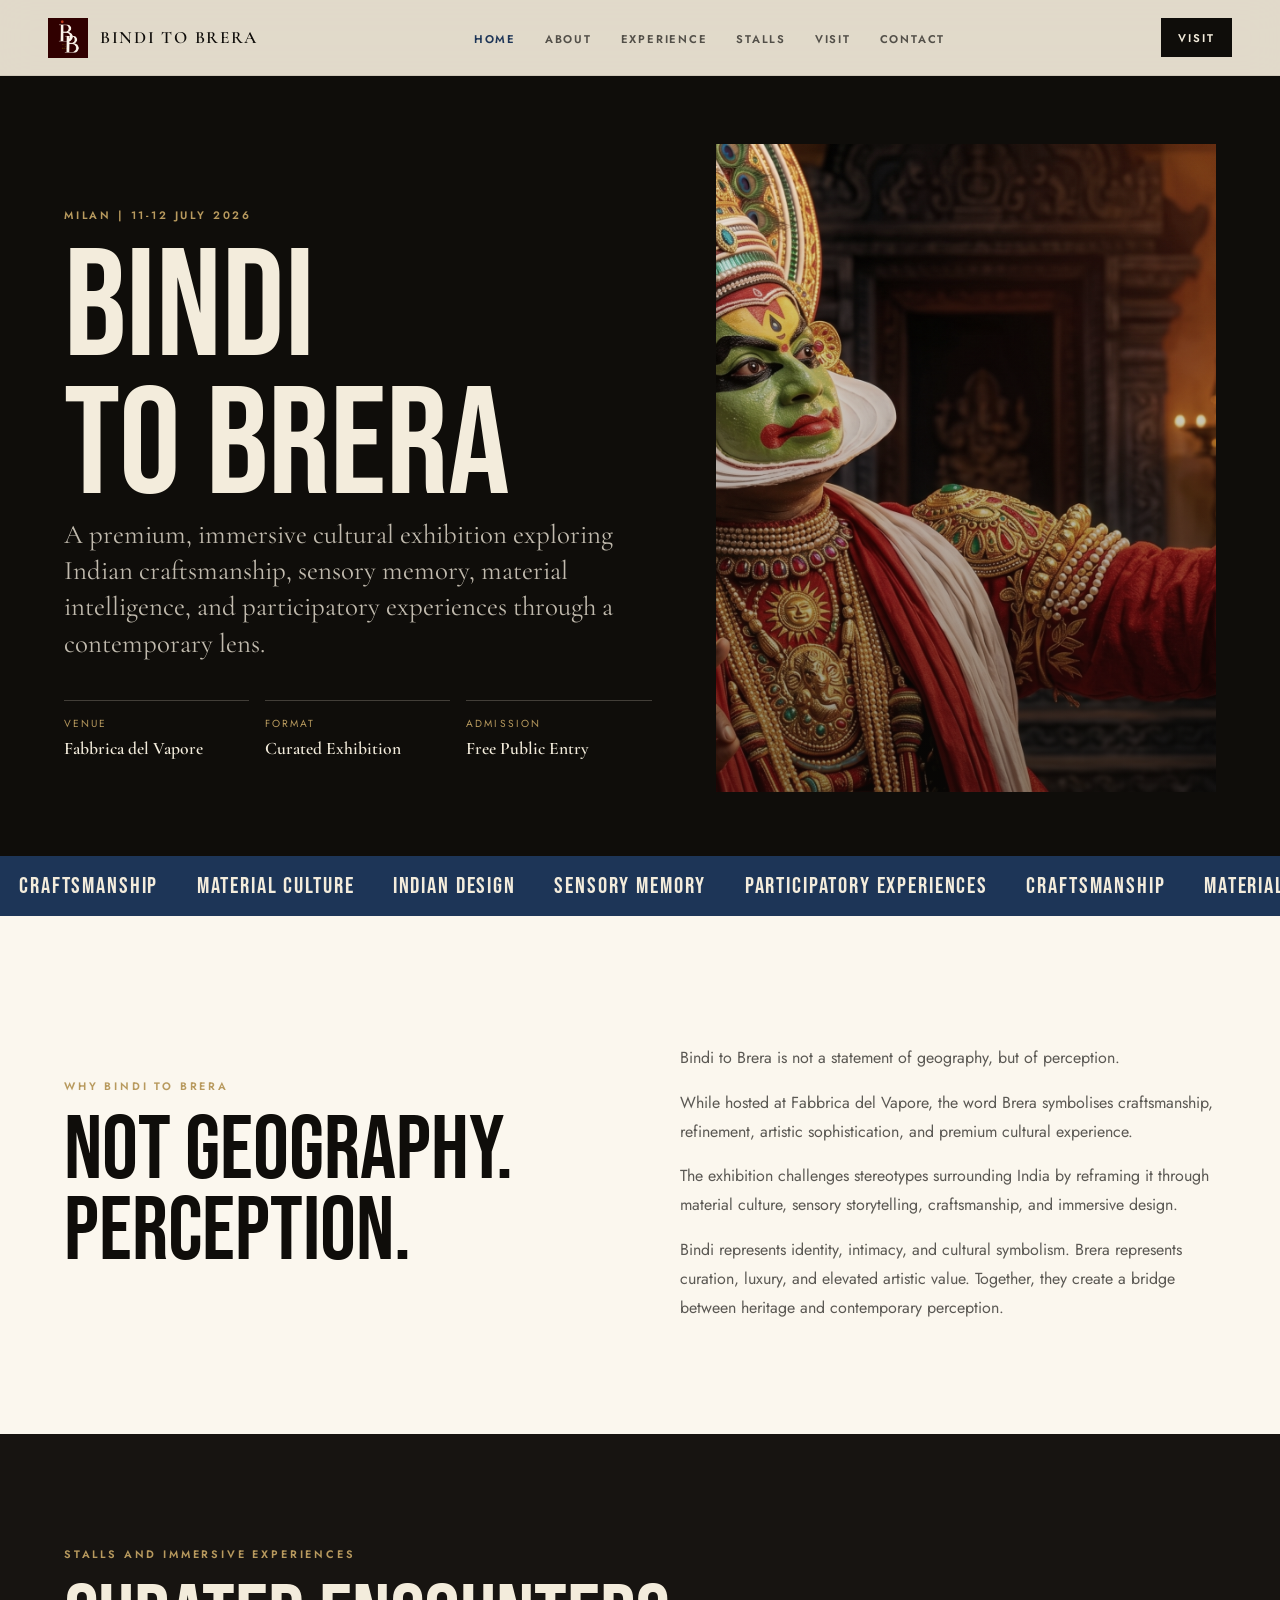
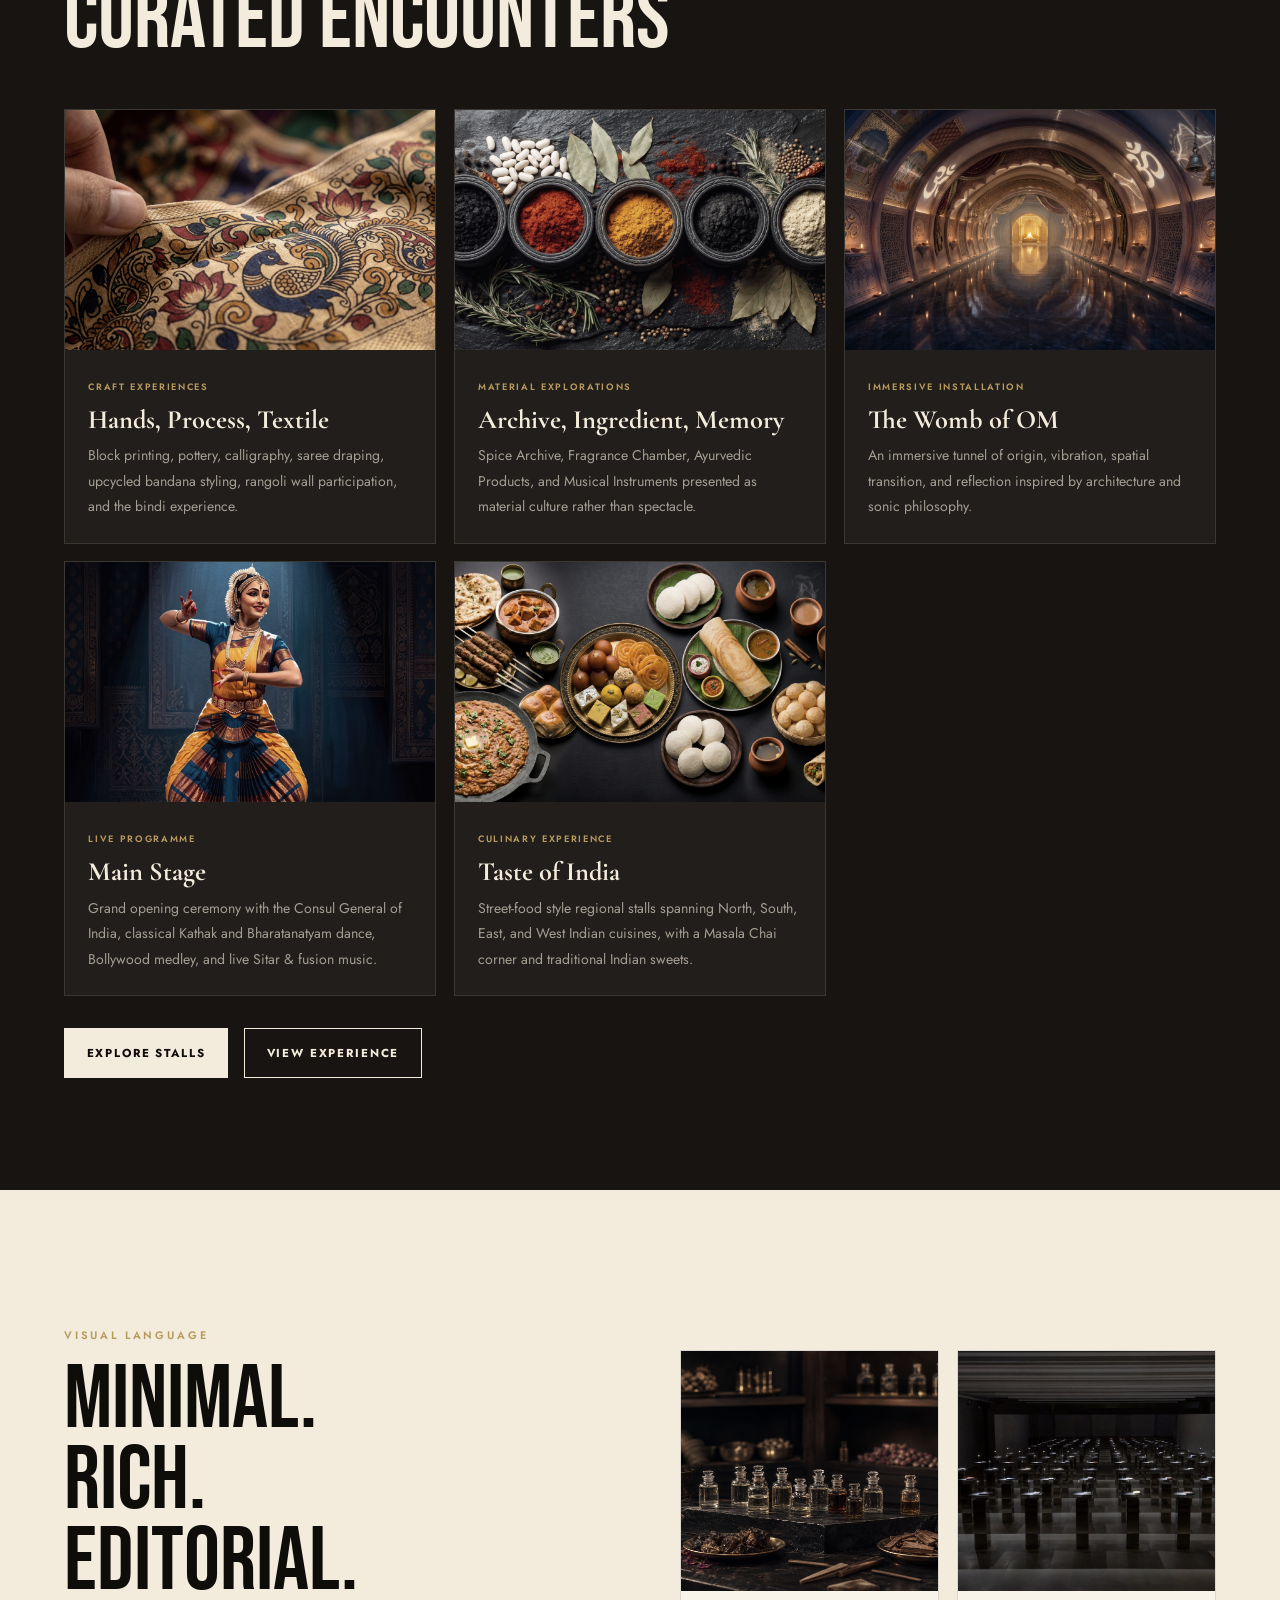
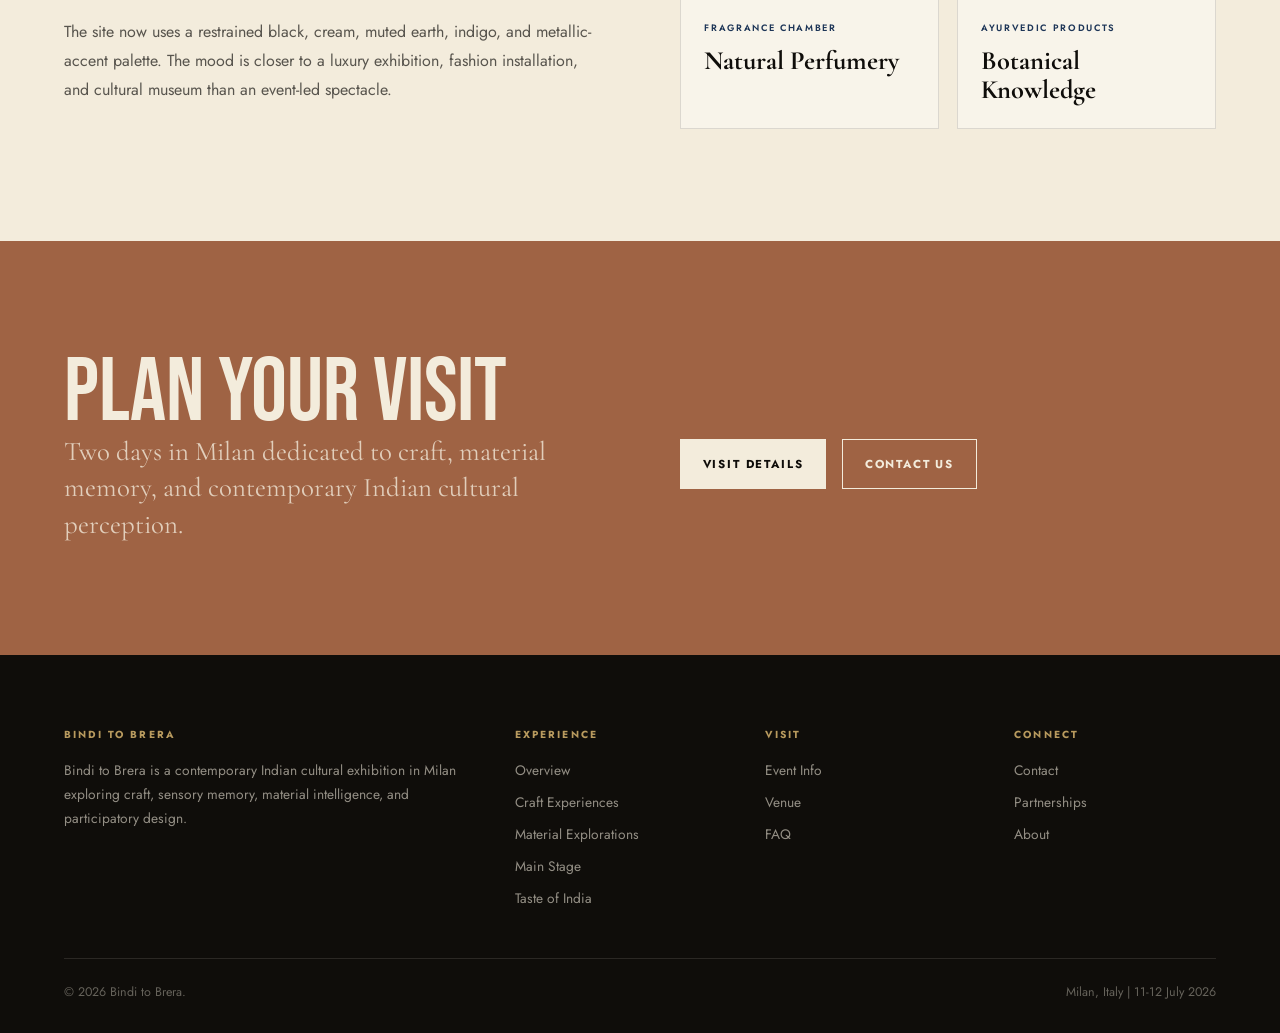
==== index.html @ 2798f160 "Replace hero image with Gemini generated visual Co-Authored-By: Claude Sonnet 4.6 <noreply@anthropic" ====
﻿<!DOCTYPE html>
<html lang="en">
<head>
<meta charset="UTF-8">
<meta name="viewport" content="width=device-width,initial-scale=1">
<title>Bindi to Brera | Bindi to Brera Milan 2026</title>
<link href="https://fonts.googleapis.com/css2?family=Bebas+Neue&family=Cormorant+Garamond:ital,wght@0,400;0,600;1,400&family=Jost:wght@300;400;500;600;700&display=swap" rel="stylesheet">
<link rel="stylesheet" href="site.css">
<link rel="icon" href="imgs/bindi-to-brera-logo.png" type="image/png">
</head>
<body>
<nav class="site-nav">
  <a class="brand" href="index.html"><img src="imgs/bindi-to-brera-logo.png" alt="Bindi to Brera logo">Bindi to Brera</a>
  <ul class="nav-links">
    <li><a class="active" href="index.html">Home</a></li>
    <li><a href="about.html">About</a></li>
    <li><a href="experience.html">Experience</a></li>
    <li><a href="stalls.html">Stalls</a></li>
    <li><a href="visit.html">Visit</a></li>
    <li><a href="contact.html">Contact</a></li>
  </ul>
  <a class="nav-cta" href="visit.html">Visit</a>
</nav>

<main>
  <section class="hero">
    <div class="hero-copy">
      <div class="eyebrow">Milan | 11-12 July 2026</div>
      <h1>Bindi<br>to Brera</h1>
      <p class="lead">A premium, immersive cultural exhibition exploring Indian craftsmanship, sensory memory, material intelligence, and participatory experiences through a contemporary lens.</p>
      <div class="hero-meta">
        <div class="meta"><span>Venue</span><strong>Fabbrica del Vapore</strong></div>
        <div class="meta"><span>Format</span><strong>Curated Exhibition</strong></div>
        <div class="meta"><span>Admission</span><strong>Free Public Entry</strong></div>
      </div>
    </div>
    <div class="hero-media"><img src="imgs/hero_gemini.jfif" alt="Curated Indian material culture installation"></div>
  </section>

  <div class="marquee"><div class="marquee-track">
    <span>Craftsmanship</span><span>Material Culture</span><span>Indian Design</span><span>Sensory Memory</span><span>Participatory Experiences</span>
    <span>Craftsmanship</span><span>Material Culture</span><span>Indian Design</span><span>Sensory Memory</span><span>Participatory Experiences</span>
  </div></div>

  <section class="section paper split">
    <div>
      <div class="eyebrow">Why Bindi to Brera</div>
      <h2>Not Geography.<br>Perception.</h2>
    </div>
    <div class="copy">
      <p>Bindi to Brera is not a statement of geography, but of perception.</p>
      <p>While hosted at Fabbrica del Vapore, the word Brera symbolises craftsmanship, refinement, artistic sophistication, and premium cultural experience.</p>
      <p>The exhibition challenges stereotypes surrounding India by reframing it through material culture, sensory storytelling, craftsmanship, and immersive design.</p>
      <p>Bindi represents identity, intimacy, and cultural symbolism. Brera represents curation, luxury, and elevated artistic value. Together, they create a bridge between heritage and contemporary perception.</p>
    </div>
  </section>

  <section class="section dark">
    <div class="eyebrow">Stalls and Immersive Experiences</div>
    <h2>Curated Encounters</h2>
    <div class="grid">
      <article class="card">
        <img src="imgs/fabric%20touch.jfif" alt="Block printed textile surface">
        <div class="card-body"><span class="tag">Craft Experiences</span><h3>Hands, Process, Textile</h3><p>Block printing, pottery, calligraphy, saree draping, upcycled bandana styling, rangoli wall participation, and the bindi experience.</p></div>
      </article>
      <article class="card">
        <img src="imgs/material_gemini.jfif" alt="Spice texture and natural ingredients">
        <div class="card-body"><span class="tag">Material Explorations</span><h3>Archive, Ingredient, Memory</h3><p>Spice Archive, Fragrance Chamber, Ayurvedic Products, and Musical Instruments presented as material culture rather than spectacle.</p></div>
      </article>
      <article class="card">
        <img src="imgs/womb_gemini.jfif" alt="Textile light and spatial installation">
        <div class="card-body"><span class="tag">Immersive Installation</span><h3>The Womb of OM</h3><p>An immersive tunnel of origin, vibration, spatial transition, and reflection inspired by architecture and sonic philosophy.</p></div>
      </article>
      <article class="card">
        <img src="imgs/mainstage_gemini.jfif" alt="Main stage grand opening ceremony" style="object-position:center 70%">
        <div class="card-body"><span class="tag">Live Programme</span><h3>Main Stage</h3><p>Grand opening ceremony with the Consul General of India, classical Kathak and Bharatanatyam dance, Bollywood medley, and live Sitar &amp; fusion music.</p></div>
      </article>
      <article class="card">
        <img src="imgs/food_gemini.jfif" alt="Indian street food court">
        <div class="card-body"><span class="tag">Culinary Experience</span><h3>Taste of India</h3><p>Street-food style regional stalls spanning North, South, East, and West Indian cuisines, with a Masala Chai corner and traditional Indian sweets.</p></div>
      </article>
    </div>
    <div class="button-row">
      <a class="btn fill" href="stalls.html">Explore Stalls</a>
      <a class="btn" href="experience.html">View Experience</a>
    </div>
  </section>

  <section class="section split">
    <div class="copy">
      <div class="eyebrow">Visual Language</div>
      <h2>Minimal.<br>Rich.<br>Editorial.</h2>
      <p>The site now uses a restrained black, cream, muted earth, indigo, and metallic-accent palette. The mood is closer to a luxury exhibition, fashion installation, and cultural museum than an event-led spectacle.</p>
    </div>
    <div class="grid two">
      <article class="card"><img src="imgs/generated-fragrance-chamber.png" alt="Fragrance archive display"><div class="card-body"><span class="tag">Fragrance Chamber</span><h3>Natural Perfumery</h3></div></article>
      <article class="card"><img src="imgs/ayurveda.jpg" alt="Botanical ingredients"><div class="card-body"><span class="tag">Ayurvedic Products</span><h3>Botanical Knowledge</h3></div></article>
    </div>
  </section>

  <section class="section clay split">
    <div><h2>Plan Your Visit</h2><p class="lead">Two days in Milan dedicated to craft, material memory, and contemporary Indian cultural perception.</p></div>
    <div class="button-row"><a class="btn fill" href="visit.html">Visit Details</a><a class="btn" href="contact.html">Contact Us</a></div>
  </section>
</main>

<footer class="footer">
  <div class="footer-grid">
    <div><h4>Bindi to Brera</h4><p>Bindi to Brera is a contemporary Indian cultural exhibition in Milan exploring craft, sensory memory, material intelligence, and participatory design.</p></div>
    <div><h4>Experience</h4><ul><li><a href="experience.html">Overview</a></li><li><a href="stalls.html#craft">Craft Experiences</a></li><li><a href="stalls.html#material">Material Explorations</a></li><li><a href="stalls.html#main-stage">Main Stage</a></li><li><a href="stalls.html#food-court">Taste of India</a></li></ul></div>
    <div><h4>Visit</h4><ul><li><a href="visit.html">Event Info</a></li><li><a href="visit.html#venue">Venue</a></li><li><a href="visit.html#faq">FAQ</a></li></ul></div>
    <div><h4>Connect</h4><ul><li><a href="contact.html">Contact</a></li><li><a href="contact.html#partner">Partnerships</a></li><li><a href="about.html">About</a></li></ul></div>
  </div>
  <div class="footer-bottom"><span>&copy; 2026 Bindi to Brera.</span><span>Milan, Italy | 11-12 July 2026</span></div>
</footer>
</body>
</html>
---- site.css ----
*{box-sizing:border-box;margin:0;padding:0}
:root{
  --ink:#0f0d0a;
  --charcoal:#171411;
  --cream:#f3ecdc;
  --paper:#fbf7ee;
  --muted:#b6aa96;
  --earth:#6f513c;
  --clay:#9f6344;
  --indigo:#1d3557;
  --gold:#b89a5e;
  --line:rgba(15,13,10,.12);
}
html{scroll-behavior:smooth}
body{font-family:Jost,Arial,sans-serif;background:var(--cream);color:var(--ink);overflow-x:hidden}
img{max-width:100%;display:block}
a{color:inherit}
.site-nav{position:fixed;top:0;left:0;right:0;z-index:20;display:flex;align-items:center;justify-content:space-between;gap:2rem;padding:1.1rem 3rem;background:rgba(243,236,220,.92);backdrop-filter:blur(18px);border-bottom:1px solid rgba(15,13,10,.08)}
.brand{display:inline-flex;align-items:center;gap:.75rem;font-family:"Cormorant Garamond",serif;font-size:1.08rem;font-weight:600;letter-spacing:.1em;text-decoration:none;text-transform:uppercase;white-space:nowrap}
.brand img{height:2.5rem;width:auto;display:block}
.nav-links{display:flex;gap:1.8rem;list-style:none}
.nav-links a{font-size:.7rem;font-weight:600;letter-spacing:.16em;text-decoration:none;text-transform:uppercase;color:rgba(15,13,10,.68)}
.nav-links a:hover,.nav-links a.active{color:var(--indigo)}
.nav-cta{background:var(--ink);color:var(--cream);font-size:.7rem;font-weight:600;letter-spacing:.16em;text-transform:uppercase;text-decoration:none;padding:.72rem 1.1rem}
.hero{min-height:92vh;display:grid;grid-template-columns:1.08fr .92fr;align-items:end;gap:4rem;padding:9rem 4rem 4rem;background:var(--ink);color:var(--cream)}
.hero-media{height:72vh;min-height:480px;position:relative;overflow:hidden}
.hero-media img,.page-hero img{width:100%;height:100%;object-fit:cover;filter:saturate(.72) contrast(1.04)}
.hero-media:after,.page-hero:after{content:"";position:absolute;inset:0;background:linear-gradient(180deg,rgba(15,13,10,.04),rgba(15,13,10,.48))}
.eyebrow{font-size:.68rem;font-weight:600;letter-spacing:.26em;text-transform:uppercase;color:var(--gold);margin-bottom:1.1rem}
h1,h2,.display{font-family:"Bebas Neue",Impact,sans-serif;font-weight:400;letter-spacing:0;line-height:.9}
h1{font-size:clamp(4.3rem,12vw,12rem)}
h2{font-size:clamp(3.1rem,7vw,7.2rem)}
h3{font-family:"Cormorant Garamond",serif;font-size:1.65rem;line-height:1.1}
p{line-height:1.8}
.lead{font-family:"Cormorant Garamond",serif;font-size:clamp(1.25rem,2.1vw,2rem);line-height:1.35;color:rgba(243,236,220,.78);max-width:760px}
.hero-copy{padding-bottom:2rem}
.hero-meta{display:grid;grid-template-columns:repeat(3,1fr);gap:1rem;margin-top:2.4rem;max-width:720px}
.meta{border-top:1px solid rgba(243,236,220,.22);padding-top:.9rem}
.meta span{display:block;font-size:.64rem;letter-spacing:.2em;text-transform:uppercase;color:var(--gold);margin-bottom:.4rem}
.meta strong{font-family:"Cormorant Garamond",serif;font-size:1.1rem;font-weight:600}
.section{padding:7rem 4rem}
.section.dark{background:var(--charcoal);color:var(--cream)}
.section.paper{background:var(--paper)}
.section.clay{background:var(--clay);color:var(--cream)}
.split{display:grid;grid-template-columns:1fr 1fr;gap:5rem;align-items:center}
.copy p{margin-top:1rem;color:rgba(15,13,10,.68)}
.dark .copy p,.clay .copy p{color:rgba(243,236,220,.72)}
.grid{display:grid;grid-template-columns:repeat(3,1fr);gap:1.1rem;margin-top:3rem}
.grid.two{grid-template-columns:repeat(2,1fr)}
.card{border:1px solid var(--line);background:rgba(255,255,255,.38);overflow:hidden}
.dark .card{background:rgba(255,255,255,.045);border-color:rgba(243,236,220,.12)}
.card img{width:100%;height:240px;object-fit:cover;filter:saturate(.72)}
.card-body{padding:1.45rem}
.tag{display:inline-block;font-size:.58rem;font-weight:600;letter-spacing:.18em;text-transform:uppercase;color:var(--indigo);margin-bottom:.8rem}
.dark .tag{color:var(--gold)}
.card p{font-size:.88rem;color:rgba(15,13,10,.64);margin-top:.55rem}
.dark .card p{color:rgba(243,236,220,.62)}
.button-row{display:flex;gap:1rem;flex-wrap:wrap;margin-top:2rem}
.btn{display:inline-flex;align-items:center;justify-content:center;text-decoration:none;text-transform:uppercase;letter-spacing:.16em;font-size:.72rem;font-weight:700;padding:1rem 1.35rem;border:1px solid currentColor}
.btn.fill{background:var(--ink);color:var(--cream);border-color:var(--ink)}
.dark .btn.fill,.clay .btn.fill{background:var(--cream);color:var(--ink);border-color:var(--cream)}
.marquee{background:var(--indigo);color:var(--cream);overflow:hidden;white-space:nowrap}
.marquee-track{display:inline-flex;animation:marquee 30s linear infinite}
.marquee span{font-family:"Bebas Neue",Impact,sans-serif;font-size:1.45rem;letter-spacing:.08em;padding:1rem 1.2rem}
@keyframes marquee{from{transform:translateX(0)}to{transform:translateX(-50%)}}
.page-hero{height:78vh;min-height:640px;position:relative;background:var(--ink);color:var(--cream);display:flex;align-items:end;padding:9rem 4rem 4rem;overflow:hidden}
.page-hero img{position:absolute;inset:0;opacity:.42}
.page-hero-content{position:relative;z-index:1;max-width:780px}
.page-hero h1{font-size:clamp(3.2rem,5.7vw,6.1rem);line-height:.96;max-width:980px}
.page-hero p{color:rgba(243,236,220,.76);max-width:680px;margin-top:1rem}
.list{display:grid;gap:1rem;margin-top:2rem}
.list-item{border-top:1px solid rgba(15,13,10,.14);padding-top:1.1rem}
.dark .list-item{border-color:rgba(243,236,220,.14)}
.list-item p{color:rgba(15,13,10,.64);font-size:.94rem;margin-top:.35rem}
.dark .list-item p{color:rgba(243,236,220,.64)}
.quote{font-family:"Cormorant Garamond",serif;font-size:clamp(1.6rem,3vw,2.8rem);line-height:1.18}
.footer{background:var(--ink);color:var(--cream);padding:4.5rem 4rem 2rem}
.footer-grid{display:grid;grid-template-columns:2fr 1fr 1fr 1fr;gap:3rem;border-bottom:1px solid rgba(243,236,220,.12);padding-bottom:3rem}
.footer p,.footer a{color:rgba(243,236,220,.58);font-size:.86rem;text-decoration:none;line-height:1.75}
.footer h4{font-size:.64rem;letter-spacing:.2em;text-transform:uppercase;color:var(--gold);margin-bottom:1rem}
.footer ul{list-style:none;display:grid;gap:.5rem}
.footer-bottom{display:flex;justify-content:space-between;gap:1rem;padding-top:1.5rem;color:rgba(243,236,220,.38);font-size:.78rem}
.detail-table{display:grid;grid-template-columns:repeat(3,1fr);gap:1rem;margin-top:2rem}
.detail{border-top:1px solid rgba(15,13,10,.16);padding-top:1rem}
.detail span{display:block;font-size:.62rem;letter-spacing:.2em;text-transform:uppercase;color:var(--earth);margin-bottom:.45rem}
.detail strong{font-family:"Cormorant Garamond",serif;font-size:1.2rem}
.form{display:grid;gap:1rem}
input,select,textarea{width:100%;font:inherit;background:rgba(255,255,255,.06);border:1px solid rgba(243,236,220,.18);color:var(--cream);padding:.9rem}
option{background:var(--charcoal);color:var(--cream)}
textarea{min-height:130px;resize:vertical}
label{font-size:.62rem;letter-spacing:.18em;text-transform:uppercase;color:rgba(243,236,220,.58)}
@media (max-width:900px){
  .site-nav{padding:1rem 1.2rem;align-items:flex-start}.nav-links{gap:.8rem;flex-wrap:wrap}.nav-cta{display:none}
  .hero,.split,.grid,.grid.two,.footer-grid,.detail-table{grid-template-columns:1fr}
  .hero{padding:8rem 1.2rem 3rem}.hero-media{height:420px;min-height:0;order:-1}
  .page-hero{height:auto;min-height:520px;padding-top:9rem;padding-bottom:3rem}
  .page-hero h1{font-size:clamp(3.1rem,18vw,5.8rem)}
  .section,.page-hero,.footer{padding-left:1.2rem;padding-right:1.2rem}
  .hero-meta{grid-template-columns:1fr}
}
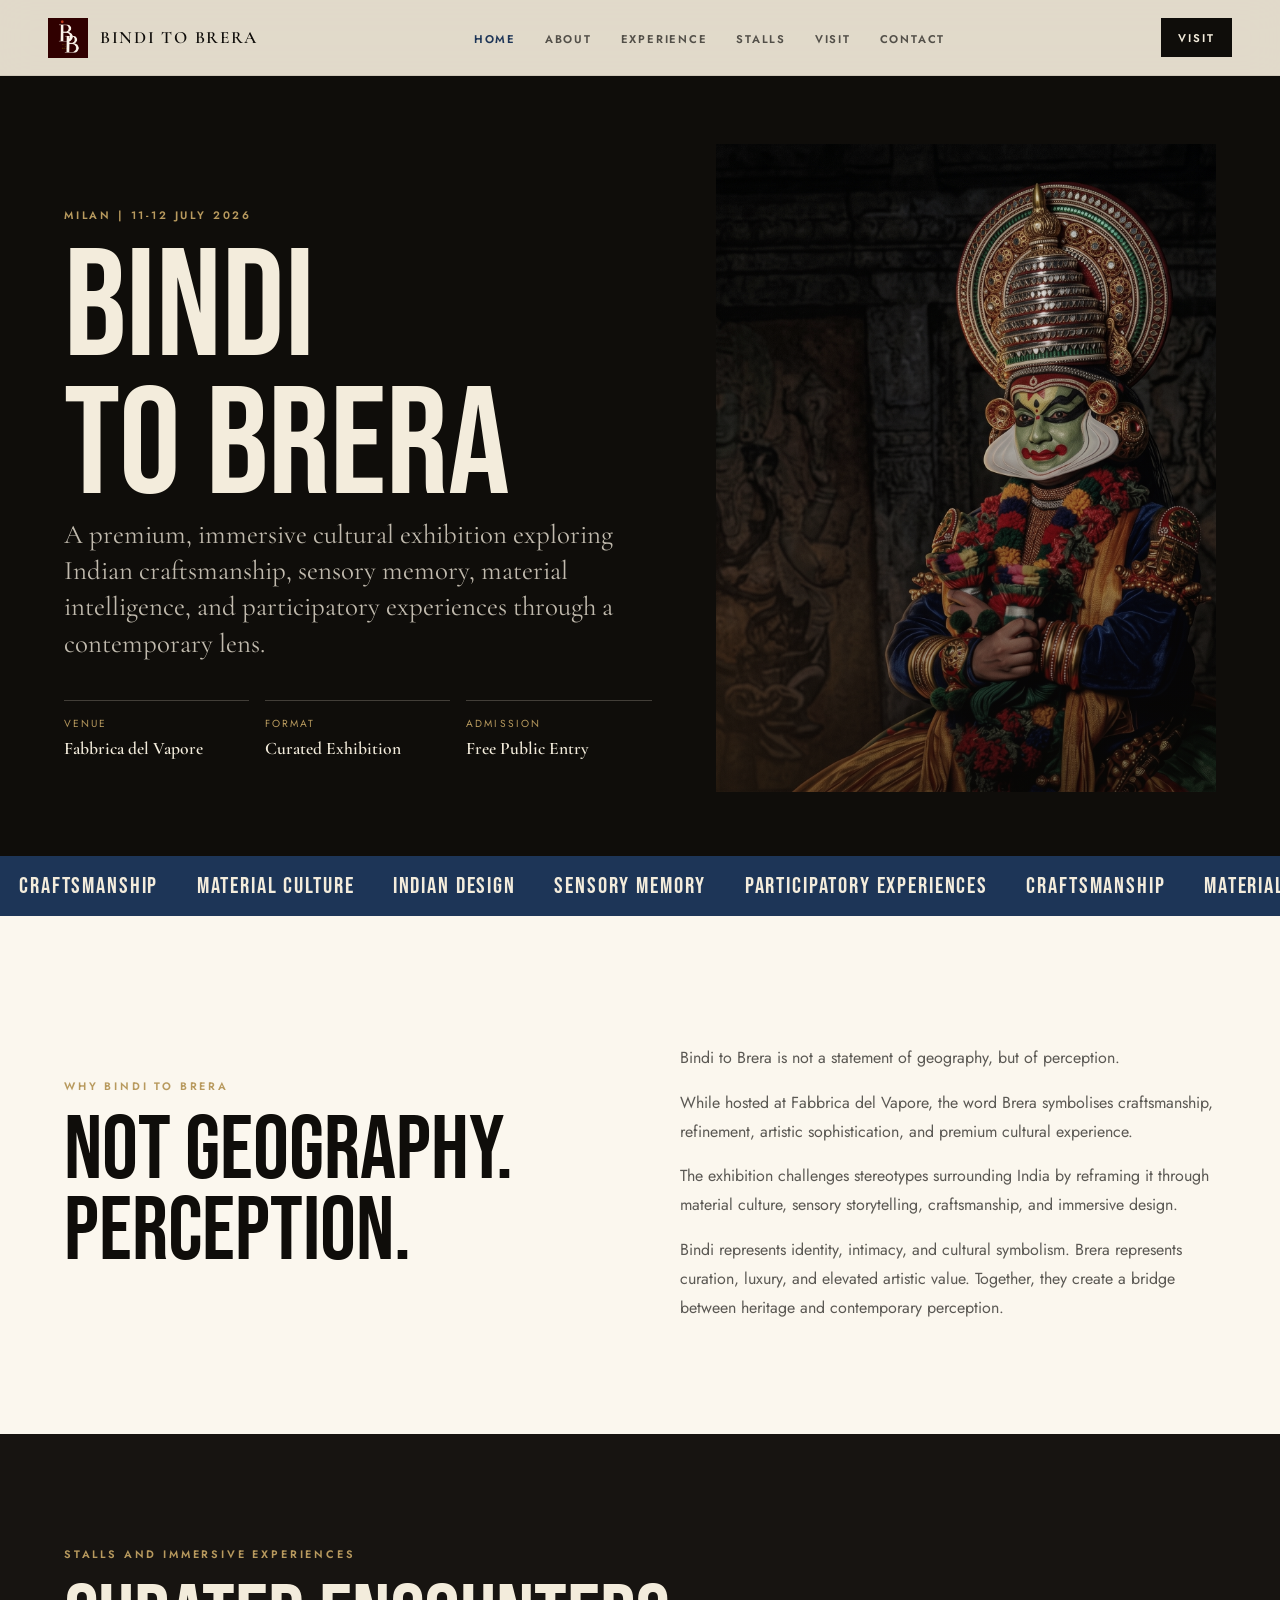
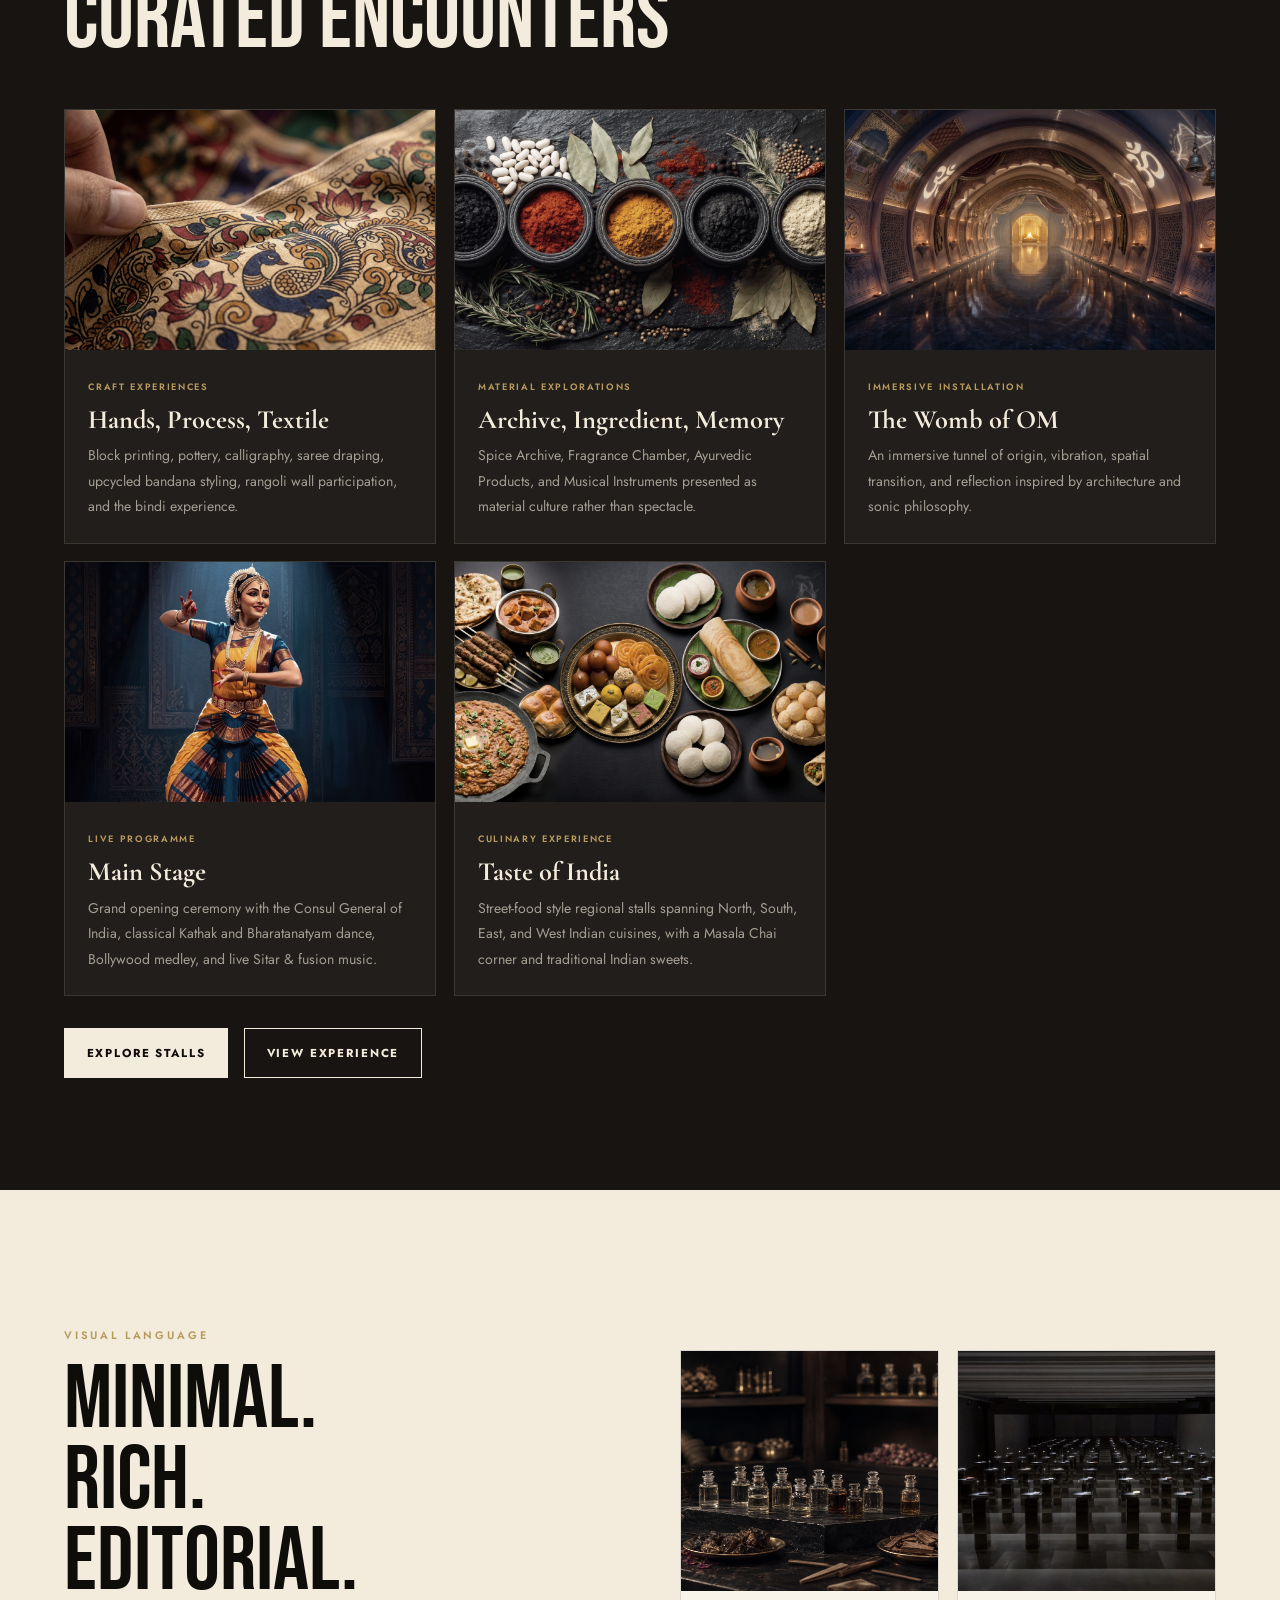
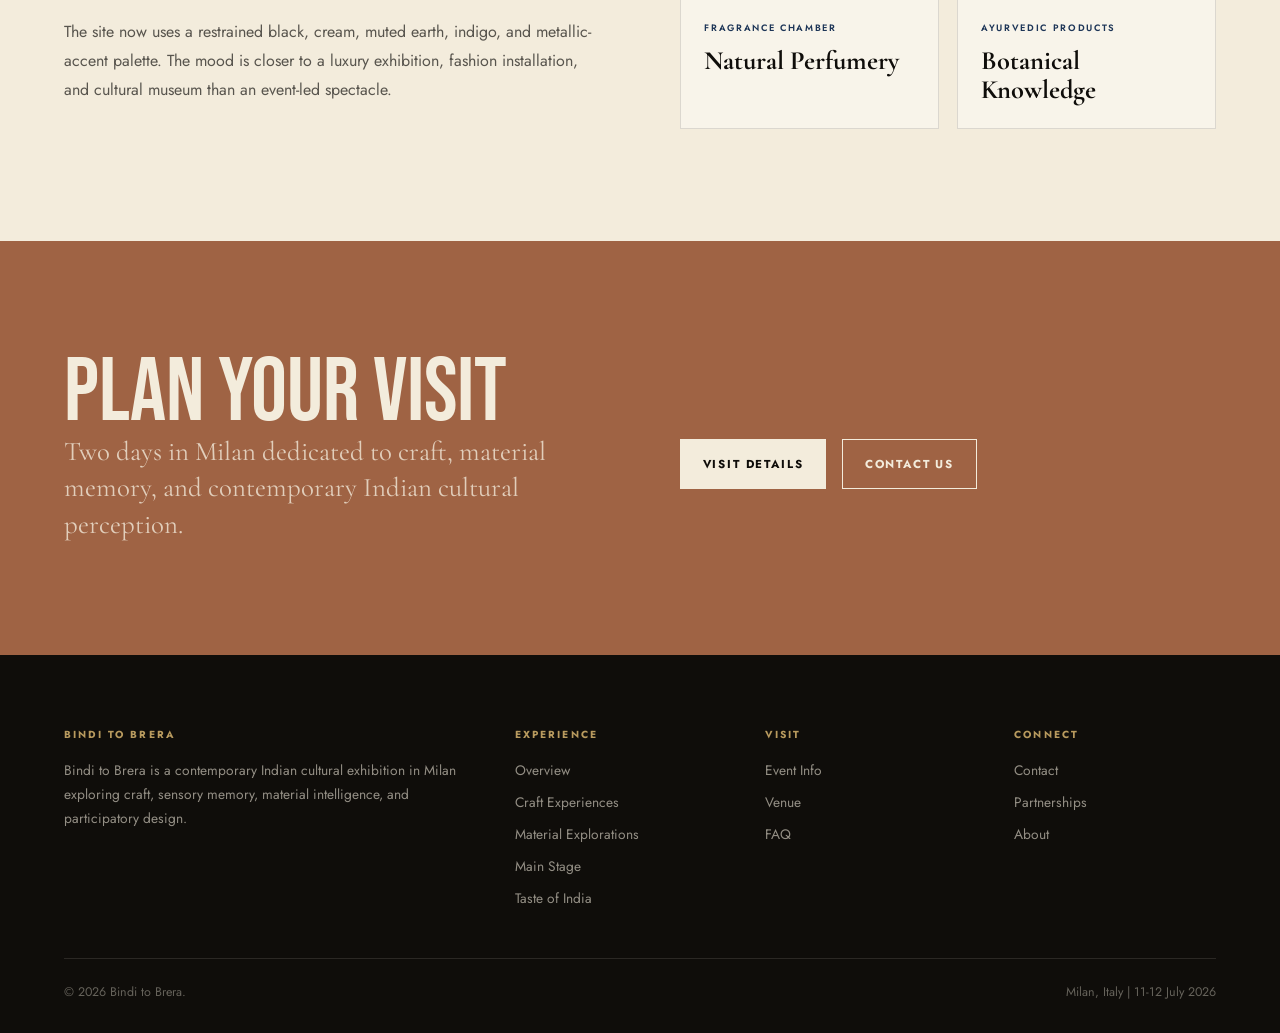
==== commit f58753bc: "Replace hero image and center model within the frame Co-Authored-By: Claude Sonnet 4.6 <noreply@anth" ====
--- a/index.html
+++ b/index.html
@@ -34,7 +34,7 @@
         <div class="meta"><span>Admission</span><strong>Free Public Entry</strong></div>
       </div>
     </div>
-    <div class="hero-media"><img src="imgs/hero_gemini.jfif" alt="Curated Indian material culture installation"></div>
+    <div class="hero-media"><img src="imgs/hero_gemini2.jfif" alt="Curated Indian material culture installation" style="object-fit:cover;object-position:center center;width:100%;height:100%"></div>
   </section>
 
   <div class="marquee"><div class="marquee-track">
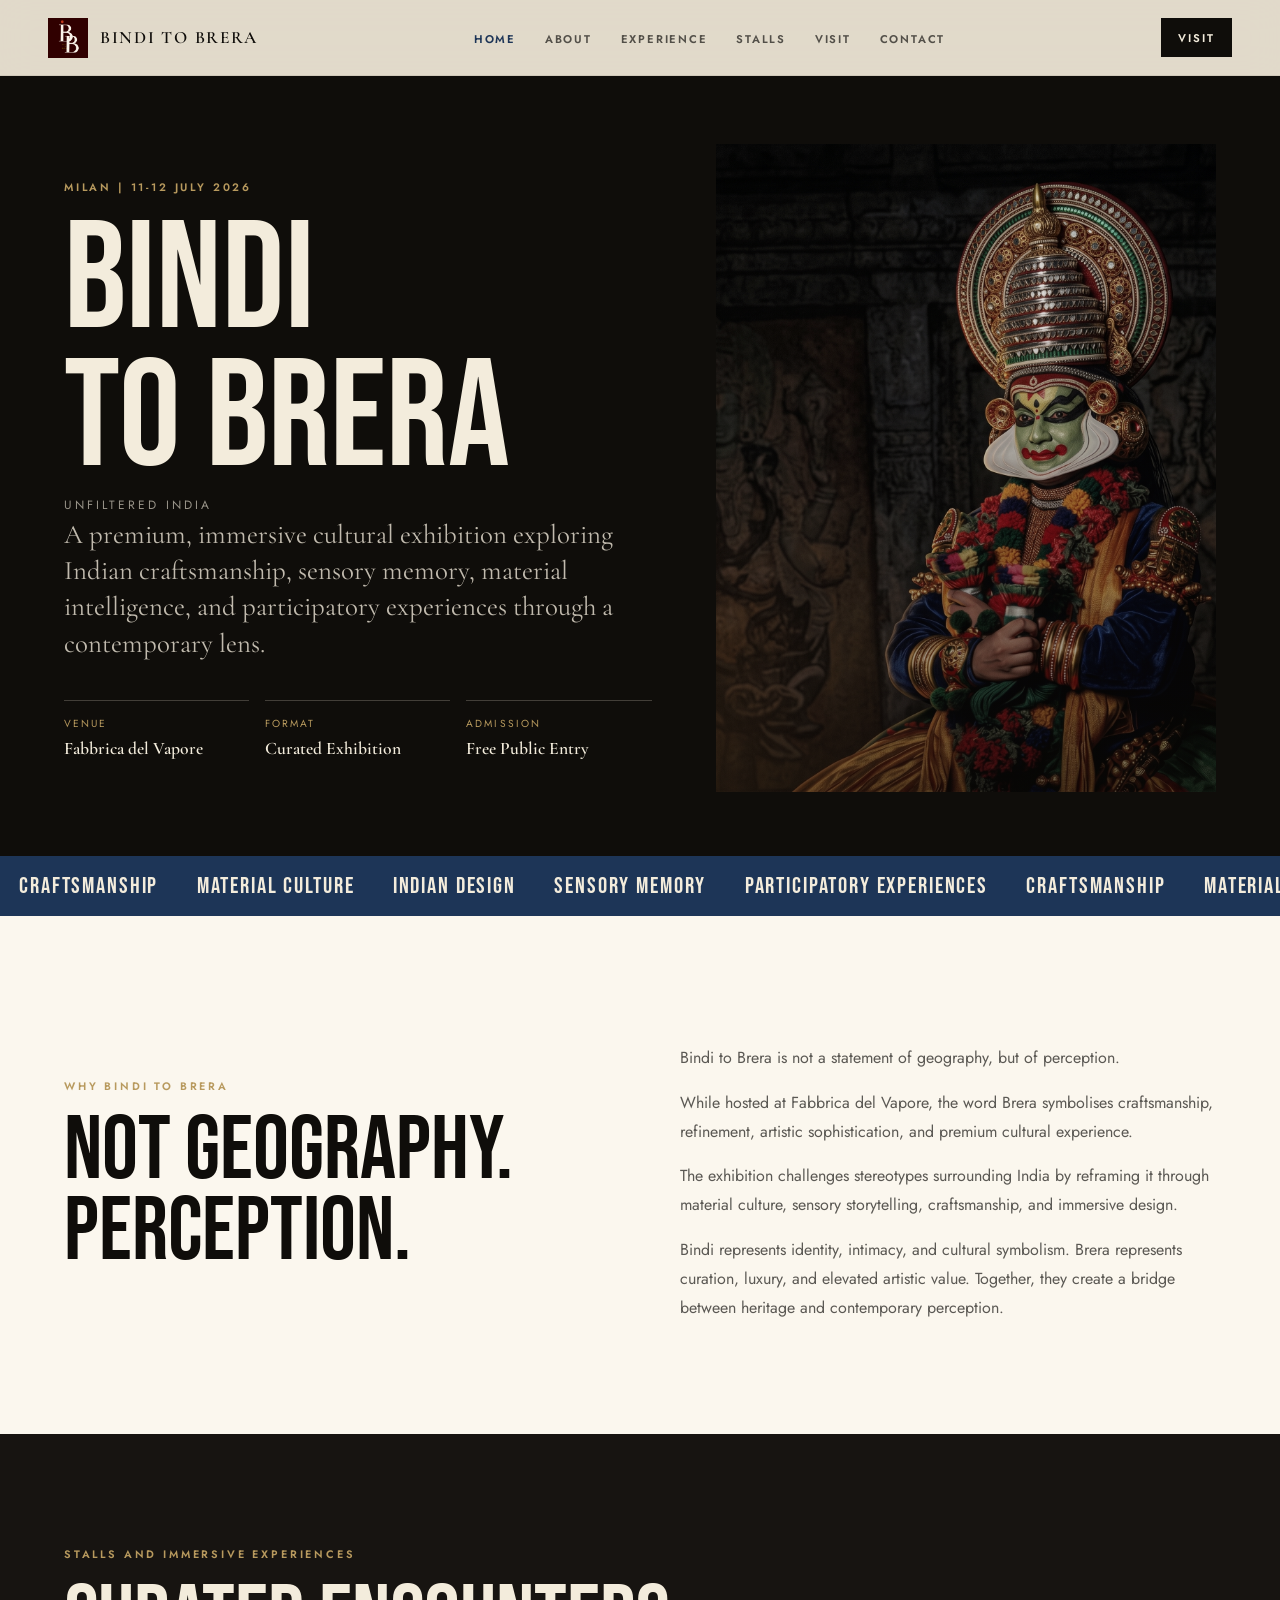
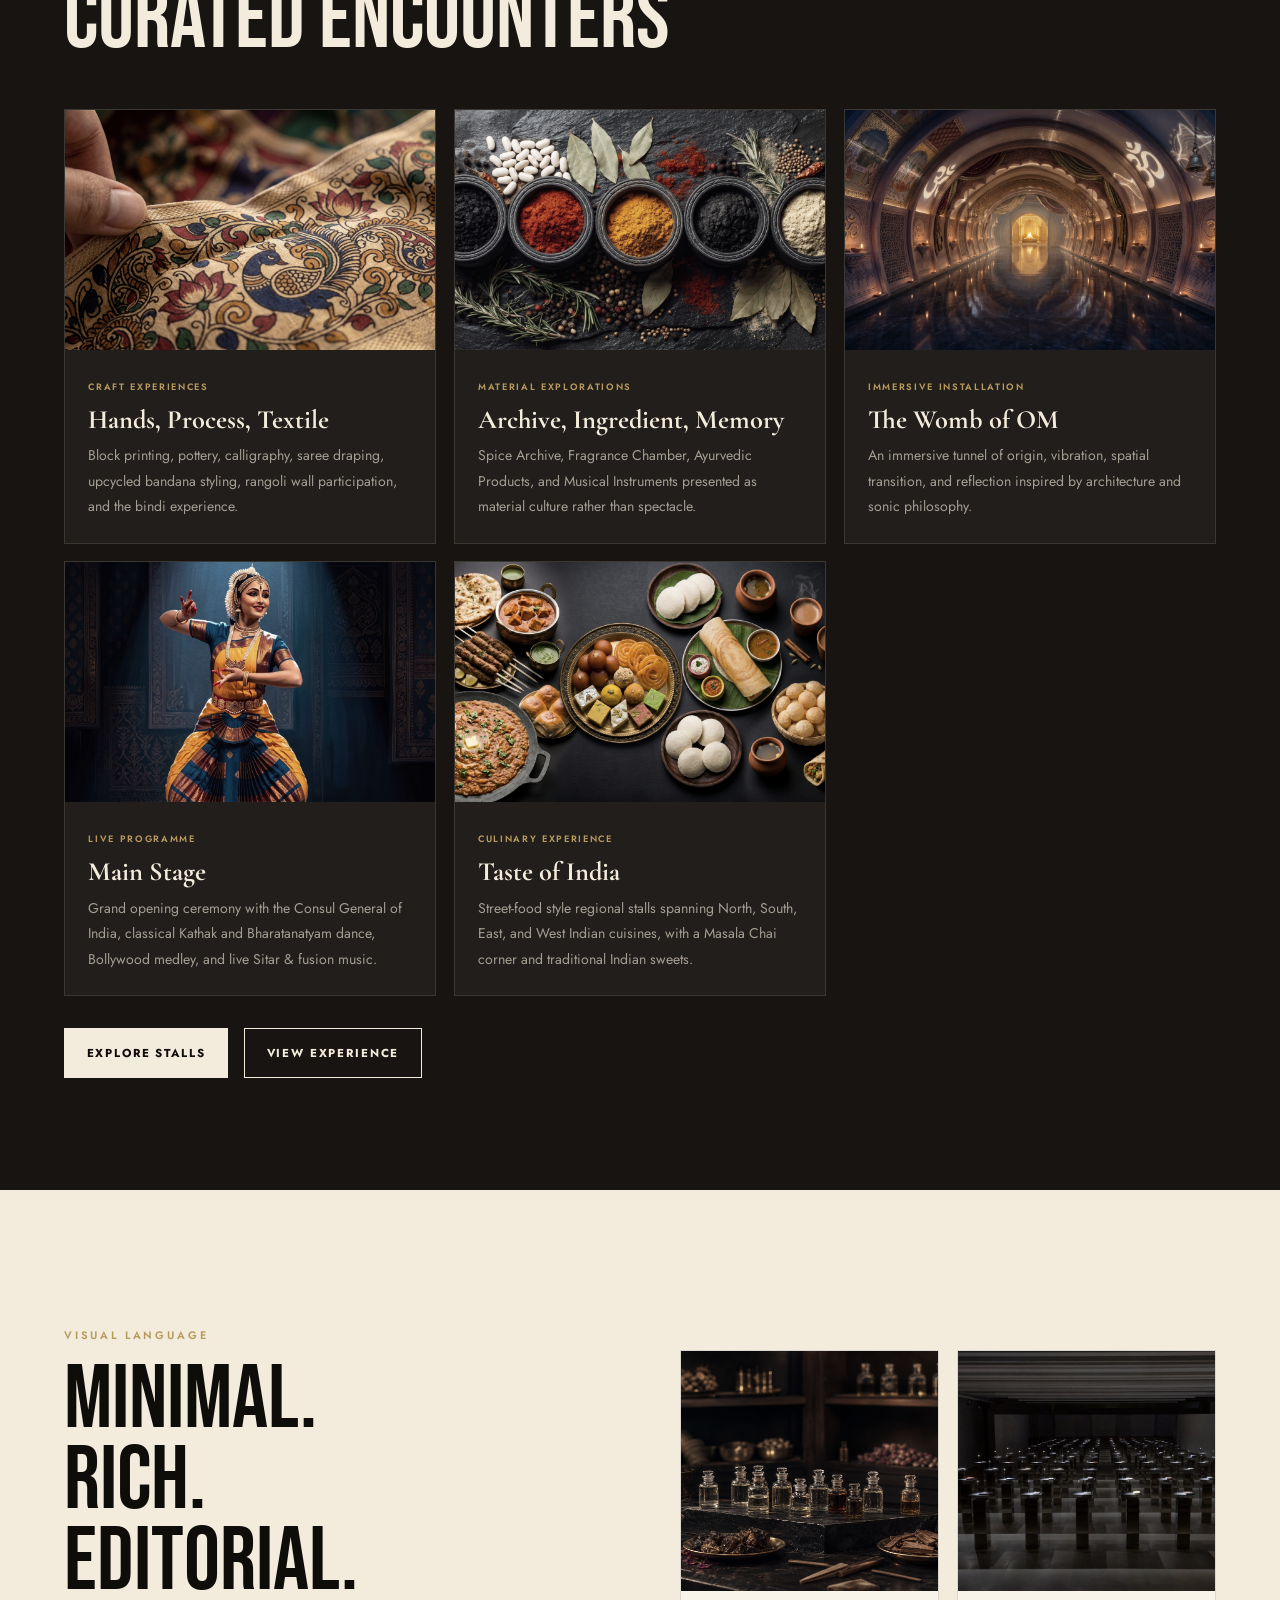
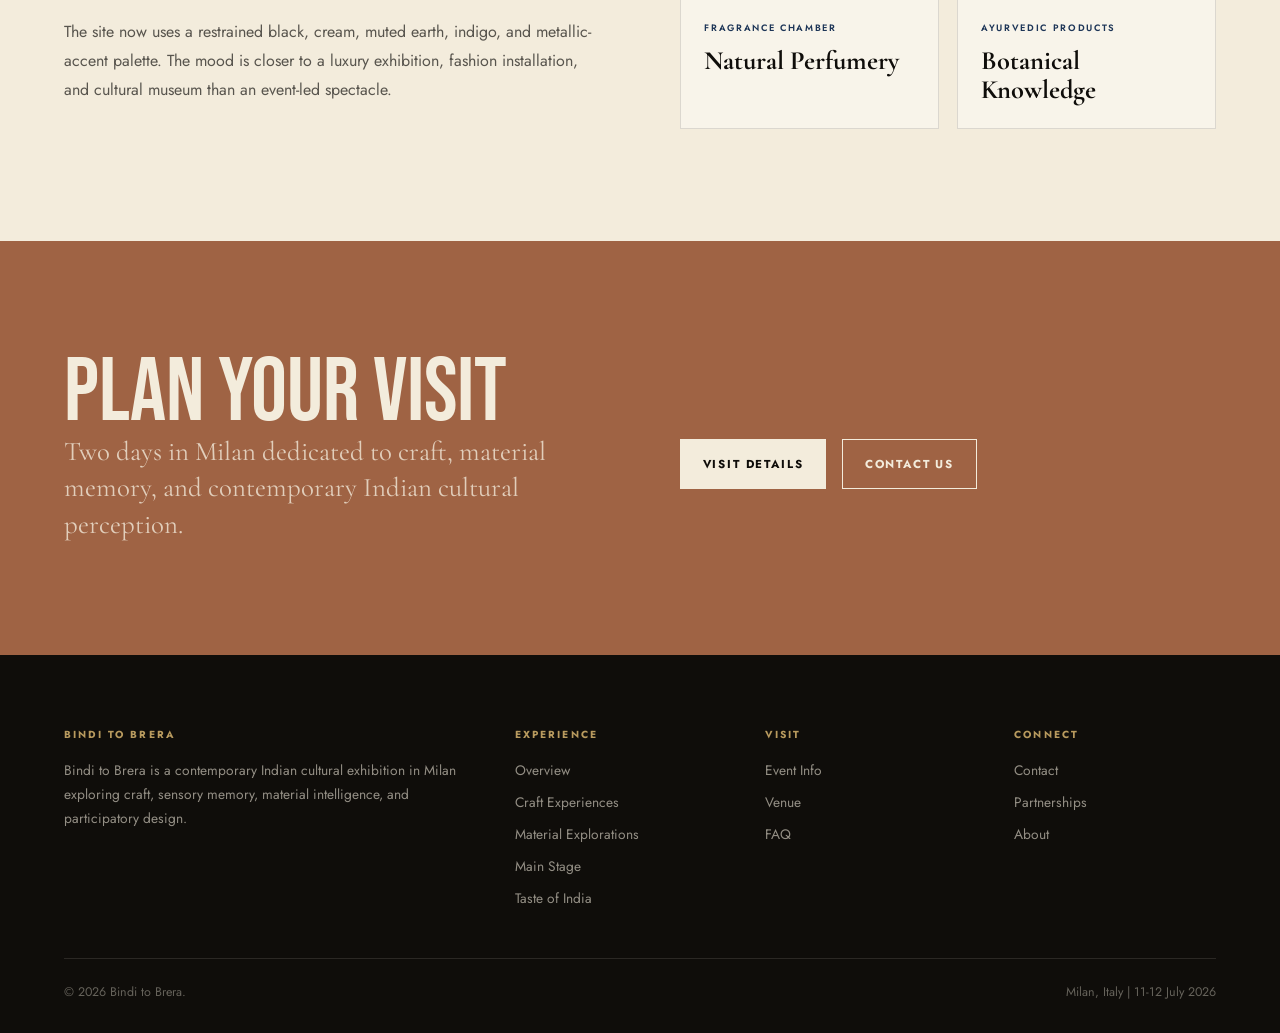
==== commit 98c63046: "Add Unfiltered India tagline below Bindi to Brera title on home and about pages Co-Authored-By: Clau" ====
--- a/index.html
+++ b/index.html
@@ -27,6 +27,7 @@
     <div class="hero-copy">
       <div class="eyebrow">Milan | 11-12 July 2026</div>
       <h1>Bindi<br>to Brera</h1>
+      <p style="font-family:'Jost',sans-serif;font-size:.75rem;letter-spacing:.25em;text-transform:uppercase;opacity:.6;margin-top:.4rem">Unfiltered India</p>
       <p class="lead">A premium, immersive cultural exhibition exploring Indian craftsmanship, sensory memory, material intelligence, and participatory experiences through a contemporary lens.</p>
       <div class="hero-meta">
         <div class="meta"><span>Venue</span><strong>Fabbrica del Vapore</strong></div>
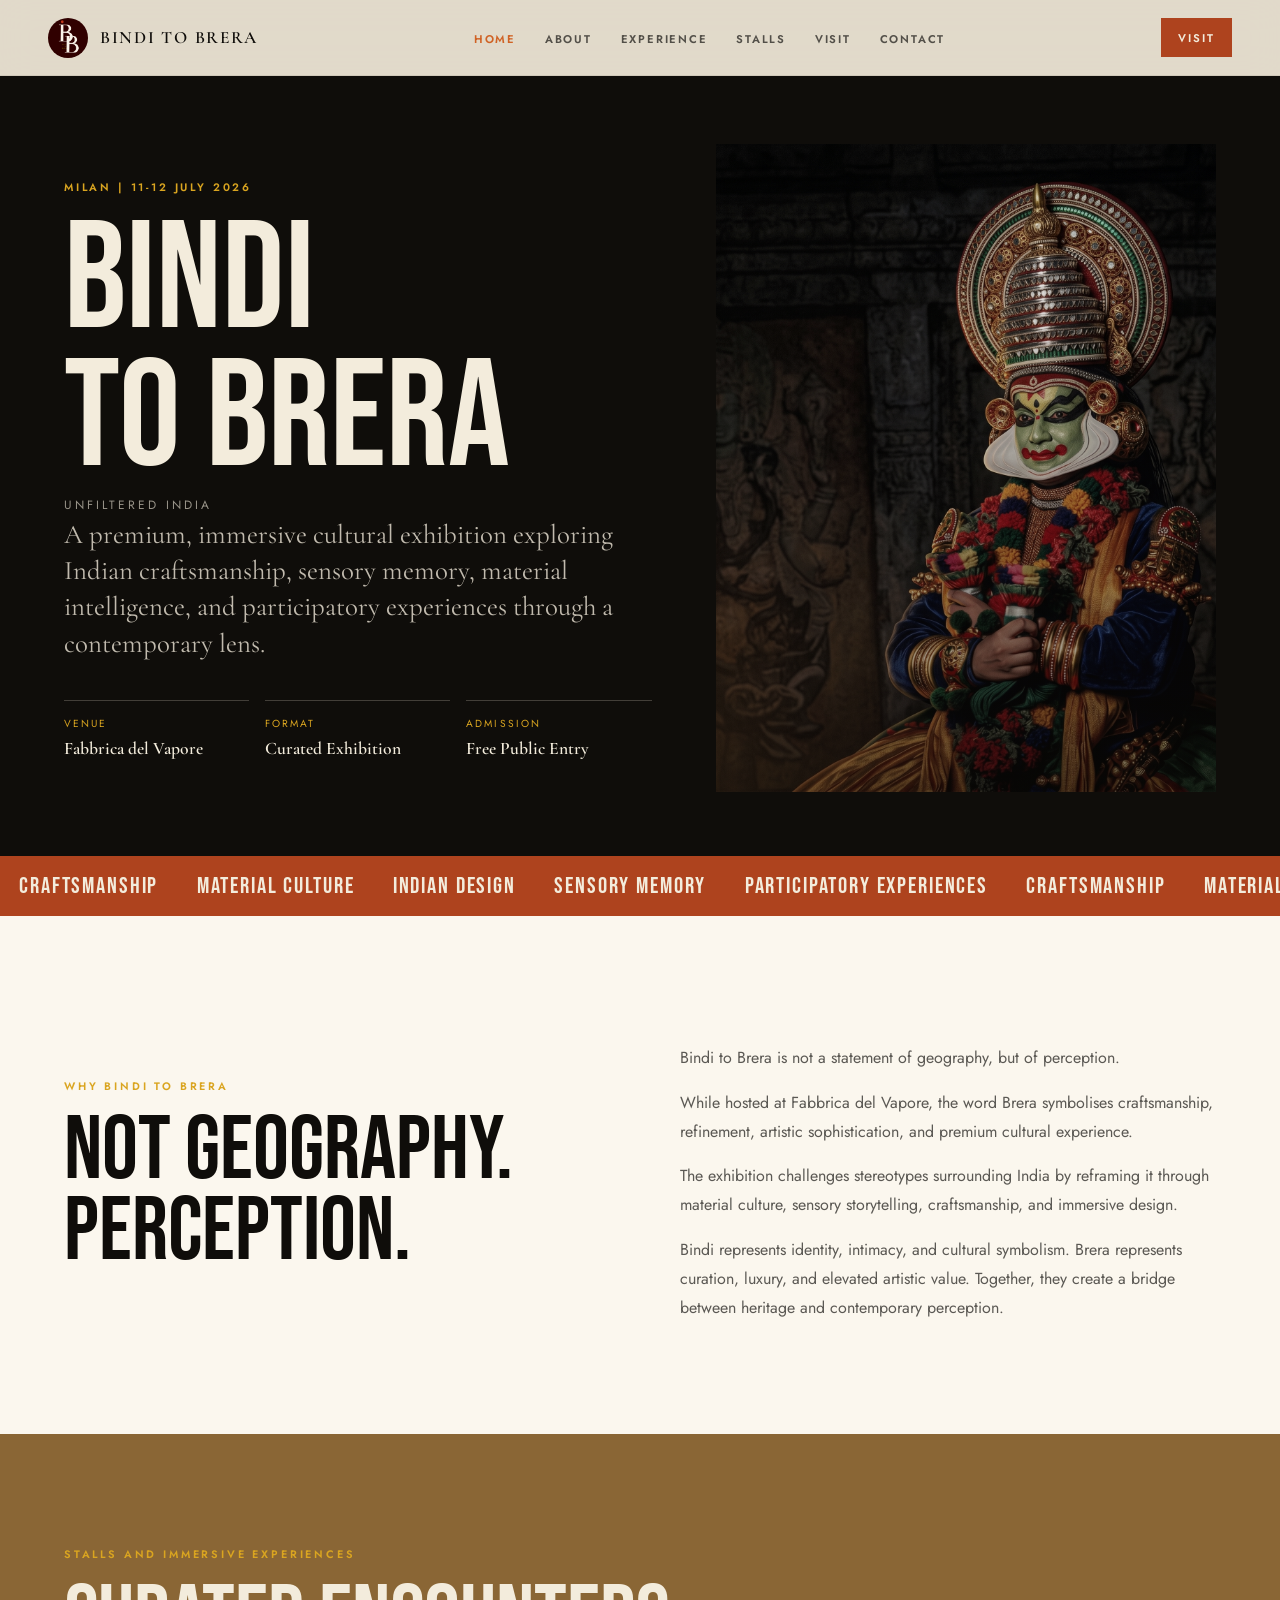
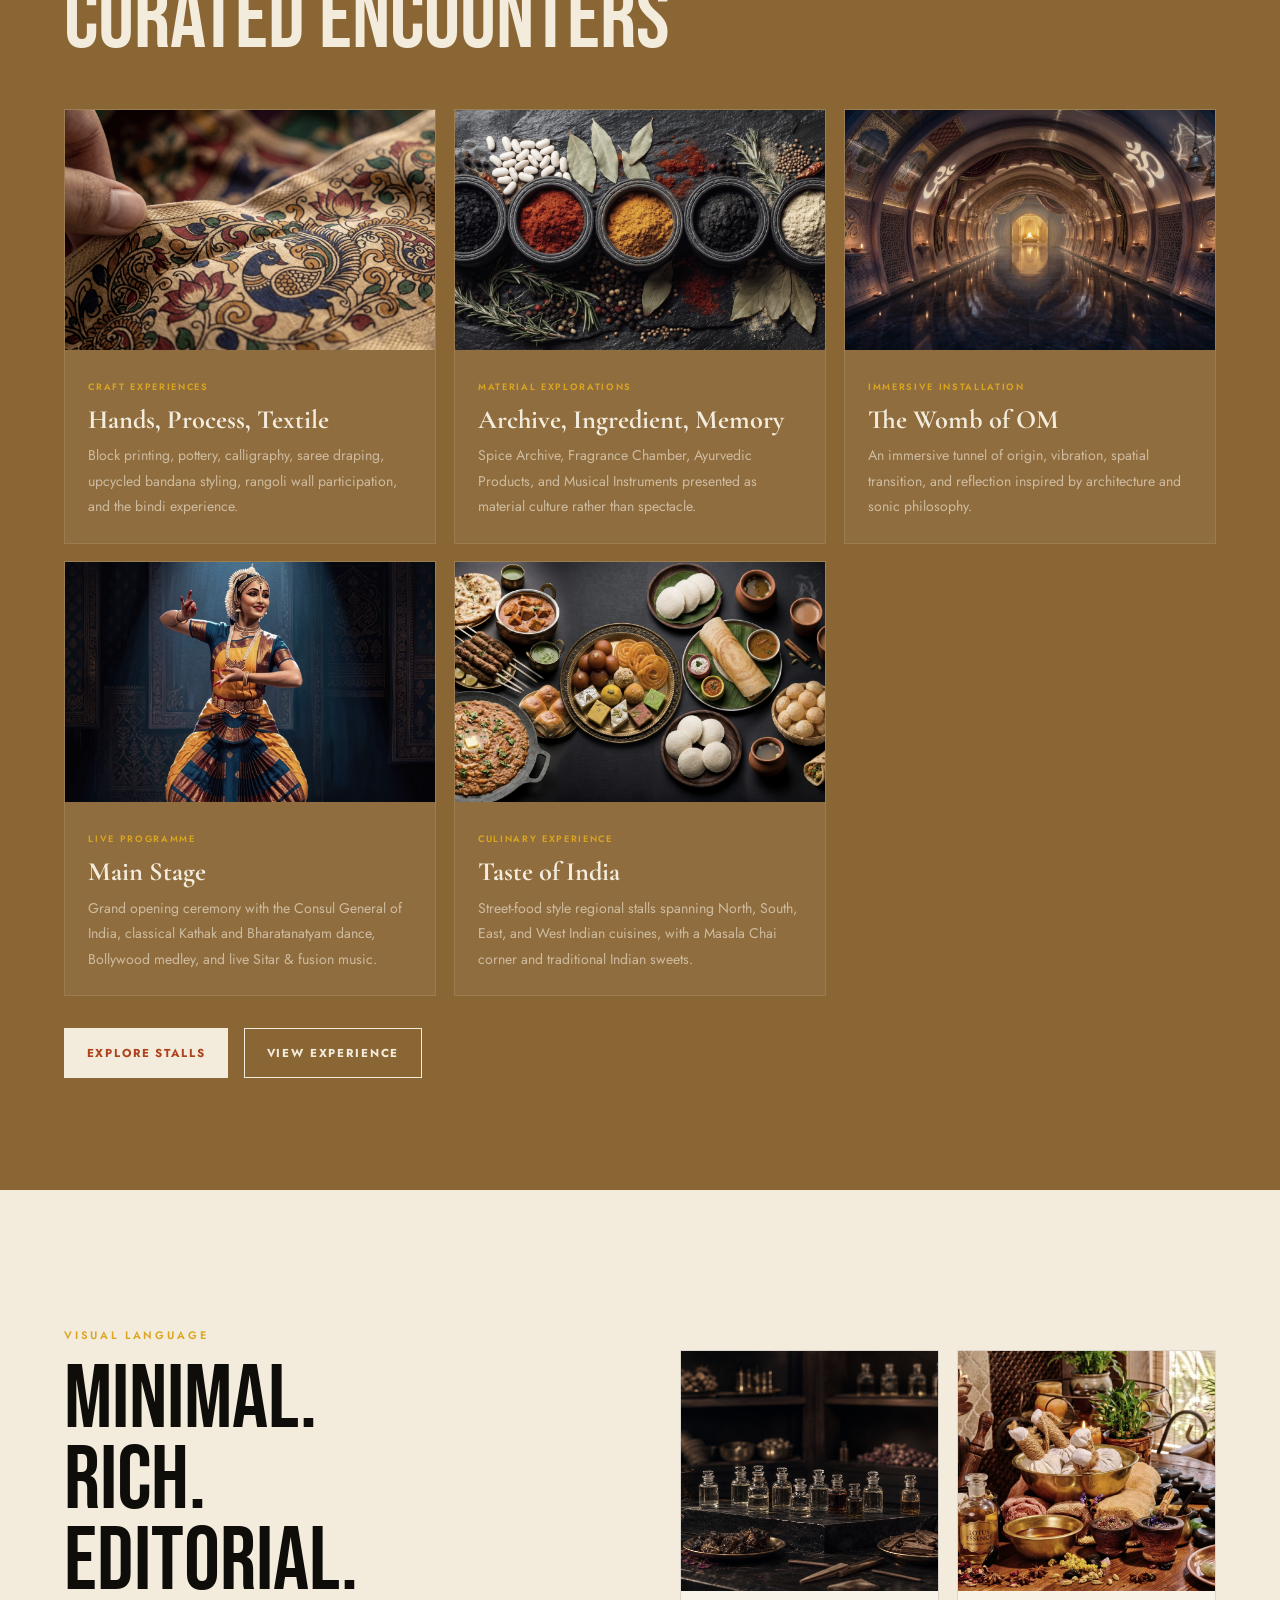
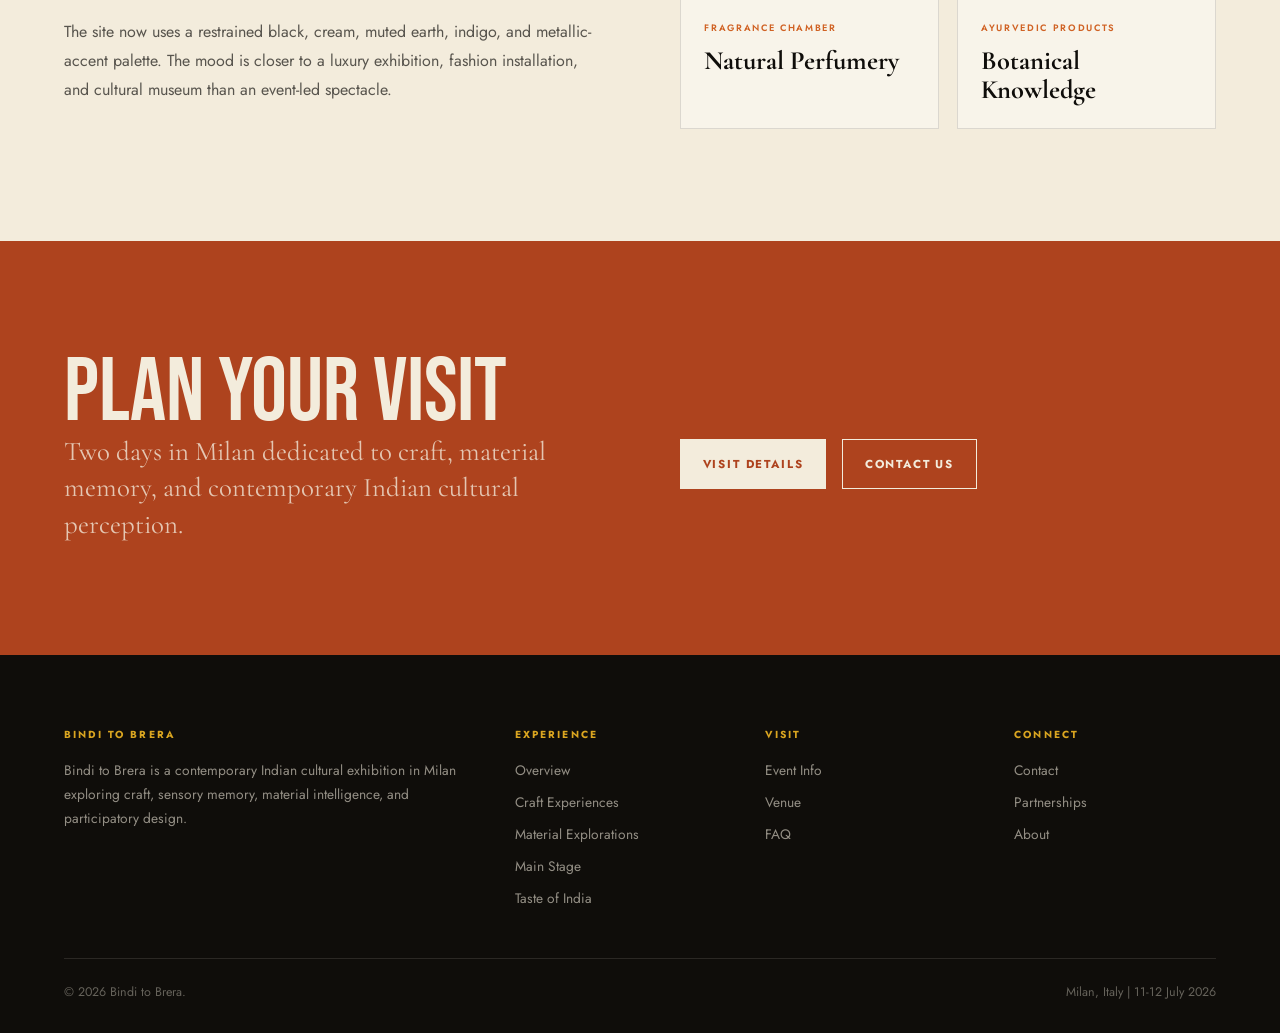
==== commit d8e1d6d2: "Sync Ayurvedic Products / Botanical Knowledge image on homepage Co-Authored-By: Claude Sonnet 4.6 <n" ====
--- a/index.html
+++ b/index.html
@@ -95,7 +95,7 @@
     </div>
     <div class="grid two">
       <article class="card"><img src="imgs/generated-fragrance-chamber.png" alt="Fragrance archive display"><div class="card-body"><span class="tag">Fragrance Chamber</span><h3>Natural Perfumery</h3></div></article>
-      <article class="card"><img src="imgs/ayurveda.jpg" alt="Botanical ingredients"><div class="card-body"><span class="tag">Ayurvedic Products</span><h3>Botanical Knowledge</h3></div></article>
+      <article class="card"><img src="imgs/ayurveda_gemini.jfif" alt="Botanical ingredients"><div class="card-body"><span class="tag">Ayurvedic Products</span><h3>Botanical Knowledge</h3></div></article>
     </div>
   </section>
 
--- a/site.css
+++ b/site.css
@@ -10,6 +10,10 @@
   --indigo:#1d3557;
   --gold:#b89a5e;
   --line:rgba(15,13,10,.12);
+  --terracota:#D06224;
+  --chile:#AE431E;
+  --olive:#8A6635;
+  --ochre:#DAA520;
 }
 html{scroll-behavior:smooth}
 body{font-family:Jost,Arial,sans-serif;background:var(--cream);color:var(--ink);overflow-x:hidden}
@@ -17,16 +21,16 @@
 a{color:inherit}
 .site-nav{position:fixed;top:0;left:0;right:0;z-index:20;display:flex;align-items:center;justify-content:space-between;gap:2rem;padding:1.1rem 3rem;background:rgba(243,236,220,.92);backdrop-filter:blur(18px);border-bottom:1px solid rgba(15,13,10,.08)}
 .brand{display:inline-flex;align-items:center;gap:.75rem;font-family:"Cormorant Garamond",serif;font-size:1.08rem;font-weight:600;letter-spacing:.1em;text-decoration:none;text-transform:uppercase;white-space:nowrap}
-.brand img{height:2.5rem;width:auto;display:block}
+.brand img{height:2.5rem;width:auto;display:block;border-radius:50%}
 .nav-links{display:flex;gap:1.8rem;list-style:none}
 .nav-links a{font-size:.7rem;font-weight:600;letter-spacing:.16em;text-decoration:none;text-transform:uppercase;color:rgba(15,13,10,.68)}
-.nav-links a:hover,.nav-links a.active{color:var(--indigo)}
-.nav-cta{background:var(--ink);color:var(--cream);font-size:.7rem;font-weight:600;letter-spacing:.16em;text-transform:uppercase;text-decoration:none;padding:.72rem 1.1rem}
+.nav-links a:hover,.nav-links a.active{color:var(--terracota)}
+.nav-cta{background:var(--chile);color:var(--cream);font-size:.7rem;font-weight:600;letter-spacing:.16em;text-transform:uppercase;text-decoration:none;padding:.72rem 1.1rem}
 .hero{min-height:92vh;display:grid;grid-template-columns:1.08fr .92fr;align-items:end;gap:4rem;padding:9rem 4rem 4rem;background:var(--ink);color:var(--cream)}
 .hero-media{height:72vh;min-height:480px;position:relative;overflow:hidden}
 .hero-media img,.page-hero img{width:100%;height:100%;object-fit:cover;filter:saturate(.72) contrast(1.04)}
 .hero-media:after,.page-hero:after{content:"";position:absolute;inset:0;background:linear-gradient(180deg,rgba(15,13,10,.04),rgba(15,13,10,.48))}
-.eyebrow{font-size:.68rem;font-weight:600;letter-spacing:.26em;text-transform:uppercase;color:var(--gold);margin-bottom:1.1rem}
+.eyebrow{font-size:.68rem;font-weight:600;letter-spacing:.26em;text-transform:uppercase;color:var(--ochre);margin-bottom:1.1rem}
 h1,h2,.display{font-family:"Bebas Neue",Impact,sans-serif;font-weight:400;letter-spacing:0;line-height:.9}
 h1{font-size:clamp(4.3rem,12vw,12rem)}
 h2{font-size:clamp(3.1rem,7vw,7.2rem)}
@@ -36,12 +40,12 @@
 .hero-copy{padding-bottom:2rem}
 .hero-meta{display:grid;grid-template-columns:repeat(3,1fr);gap:1rem;margin-top:2.4rem;max-width:720px}
 .meta{border-top:1px solid rgba(243,236,220,.22);padding-top:.9rem}
-.meta span{display:block;font-size:.64rem;letter-spacing:.2em;text-transform:uppercase;color:var(--gold);margin-bottom:.4rem}
+.meta span{display:block;font-size:.64rem;letter-spacing:.2em;text-transform:uppercase;color:var(--ochre);margin-bottom:.4rem}
 .meta strong{font-family:"Cormorant Garamond",serif;font-size:1.1rem;font-weight:600}
 .section{padding:7rem 4rem}
-.section.dark{background:var(--charcoal);color:var(--cream)}
+.section.dark{background:var(--olive);color:var(--cream)}
 .section.paper{background:var(--paper)}
-.section.clay{background:var(--clay);color:var(--cream)}
+.section.clay{background:var(--chile);color:var(--cream)}
 .split{display:grid;grid-template-columns:1fr 1fr;gap:5rem;align-items:center}
 .copy p{margin-top:1rem;color:rgba(15,13,10,.68)}
 .dark .copy p,.clay .copy p{color:rgba(243,236,220,.72)}
@@ -51,15 +55,15 @@
 .dark .card{background:rgba(255,255,255,.045);border-color:rgba(243,236,220,.12)}
 .card img{width:100%;height:240px;object-fit:cover;filter:saturate(.72)}
 .card-body{padding:1.45rem}
-.tag{display:inline-block;font-size:.58rem;font-weight:600;letter-spacing:.18em;text-transform:uppercase;color:var(--indigo);margin-bottom:.8rem}
-.dark .tag{color:var(--gold)}
+.tag{display:inline-block;font-size:.58rem;font-weight:600;letter-spacing:.18em;text-transform:uppercase;color:var(--terracota);margin-bottom:.8rem}
+.dark .tag{color:var(--ochre)}
 .card p{font-size:.88rem;color:rgba(15,13,10,.64);margin-top:.55rem}
 .dark .card p{color:rgba(243,236,220,.62)}
 .button-row{display:flex;gap:1rem;flex-wrap:wrap;margin-top:2rem}
 .btn{display:inline-flex;align-items:center;justify-content:center;text-decoration:none;text-transform:uppercase;letter-spacing:.16em;font-size:.72rem;font-weight:700;padding:1rem 1.35rem;border:1px solid currentColor}
-.btn.fill{background:var(--ink);color:var(--cream);border-color:var(--ink)}
-.dark .btn.fill,.clay .btn.fill{background:var(--cream);color:var(--ink);border-color:var(--cream)}
-.marquee{background:var(--indigo);color:var(--cream);overflow:hidden;white-space:nowrap}
+.btn.fill{background:var(--chile);color:var(--cream);border-color:var(--chile)}
+.dark .btn.fill,.clay .btn.fill{background:var(--cream);color:var(--chile);border-color:var(--cream)}
+.marquee{background:var(--chile);color:var(--cream);overflow:hidden;white-space:nowrap}
 .marquee-track{display:inline-flex;animation:marquee 30s linear infinite}
 .marquee span{font-family:"Bebas Neue",Impact,sans-serif;font-size:1.45rem;letter-spacing:.08em;padding:1rem 1.2rem}
 @keyframes marquee{from{transform:translateX(0)}to{transform:translateX(-50%)}}
@@ -77,12 +81,12 @@
 .footer{background:var(--ink);color:var(--cream);padding:4.5rem 4rem 2rem}
 .footer-grid{display:grid;grid-template-columns:2fr 1fr 1fr 1fr;gap:3rem;border-bottom:1px solid rgba(243,236,220,.12);padding-bottom:3rem}
 .footer p,.footer a{color:rgba(243,236,220,.58);font-size:.86rem;text-decoration:none;line-height:1.75}
-.footer h4{font-size:.64rem;letter-spacing:.2em;text-transform:uppercase;color:var(--gold);margin-bottom:1rem}
+.footer h4{font-size:.64rem;letter-spacing:.2em;text-transform:uppercase;color:var(--ochre);margin-bottom:1rem}
 .footer ul{list-style:none;display:grid;gap:.5rem}
 .footer-bottom{display:flex;justify-content:space-between;gap:1rem;padding-top:1.5rem;color:rgba(243,236,220,.38);font-size:.78rem}
 .detail-table{display:grid;grid-template-columns:repeat(3,1fr);gap:1rem;margin-top:2rem}
 .detail{border-top:1px solid rgba(15,13,10,.16);padding-top:1rem}
-.detail span{display:block;font-size:.62rem;letter-spacing:.2em;text-transform:uppercase;color:var(--earth);margin-bottom:.45rem}
+.detail span{display:block;font-size:.62rem;letter-spacing:.2em;text-transform:uppercase;color:var(--terracota);margin-bottom:.45rem}
 .detail strong{font-family:"Cormorant Garamond",serif;font-size:1.2rem}
 .form{display:grid;gap:1rem}
 input,select,textarea{width:100%;font:inherit;background:rgba(255,255,255,.06);border:1px solid rgba(243,236,220,.18);color:var(--cream);padding:.9rem}
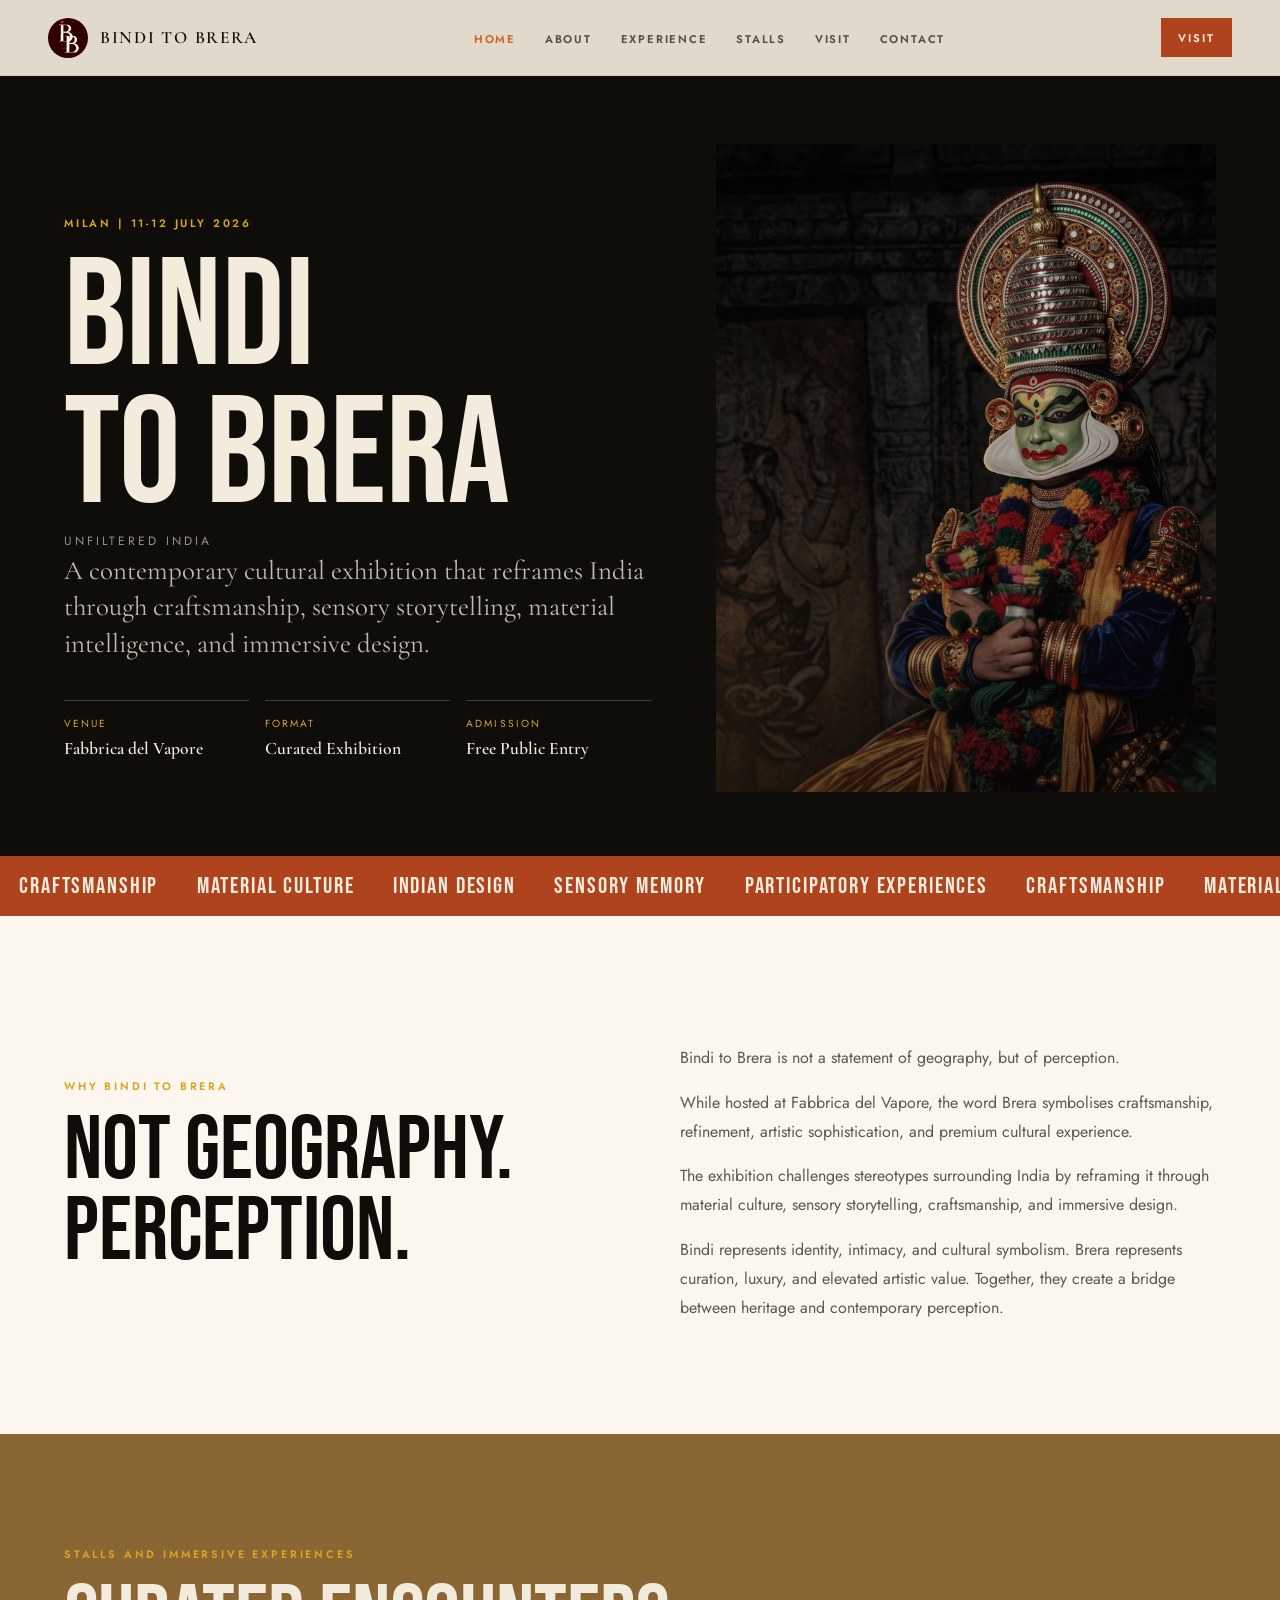
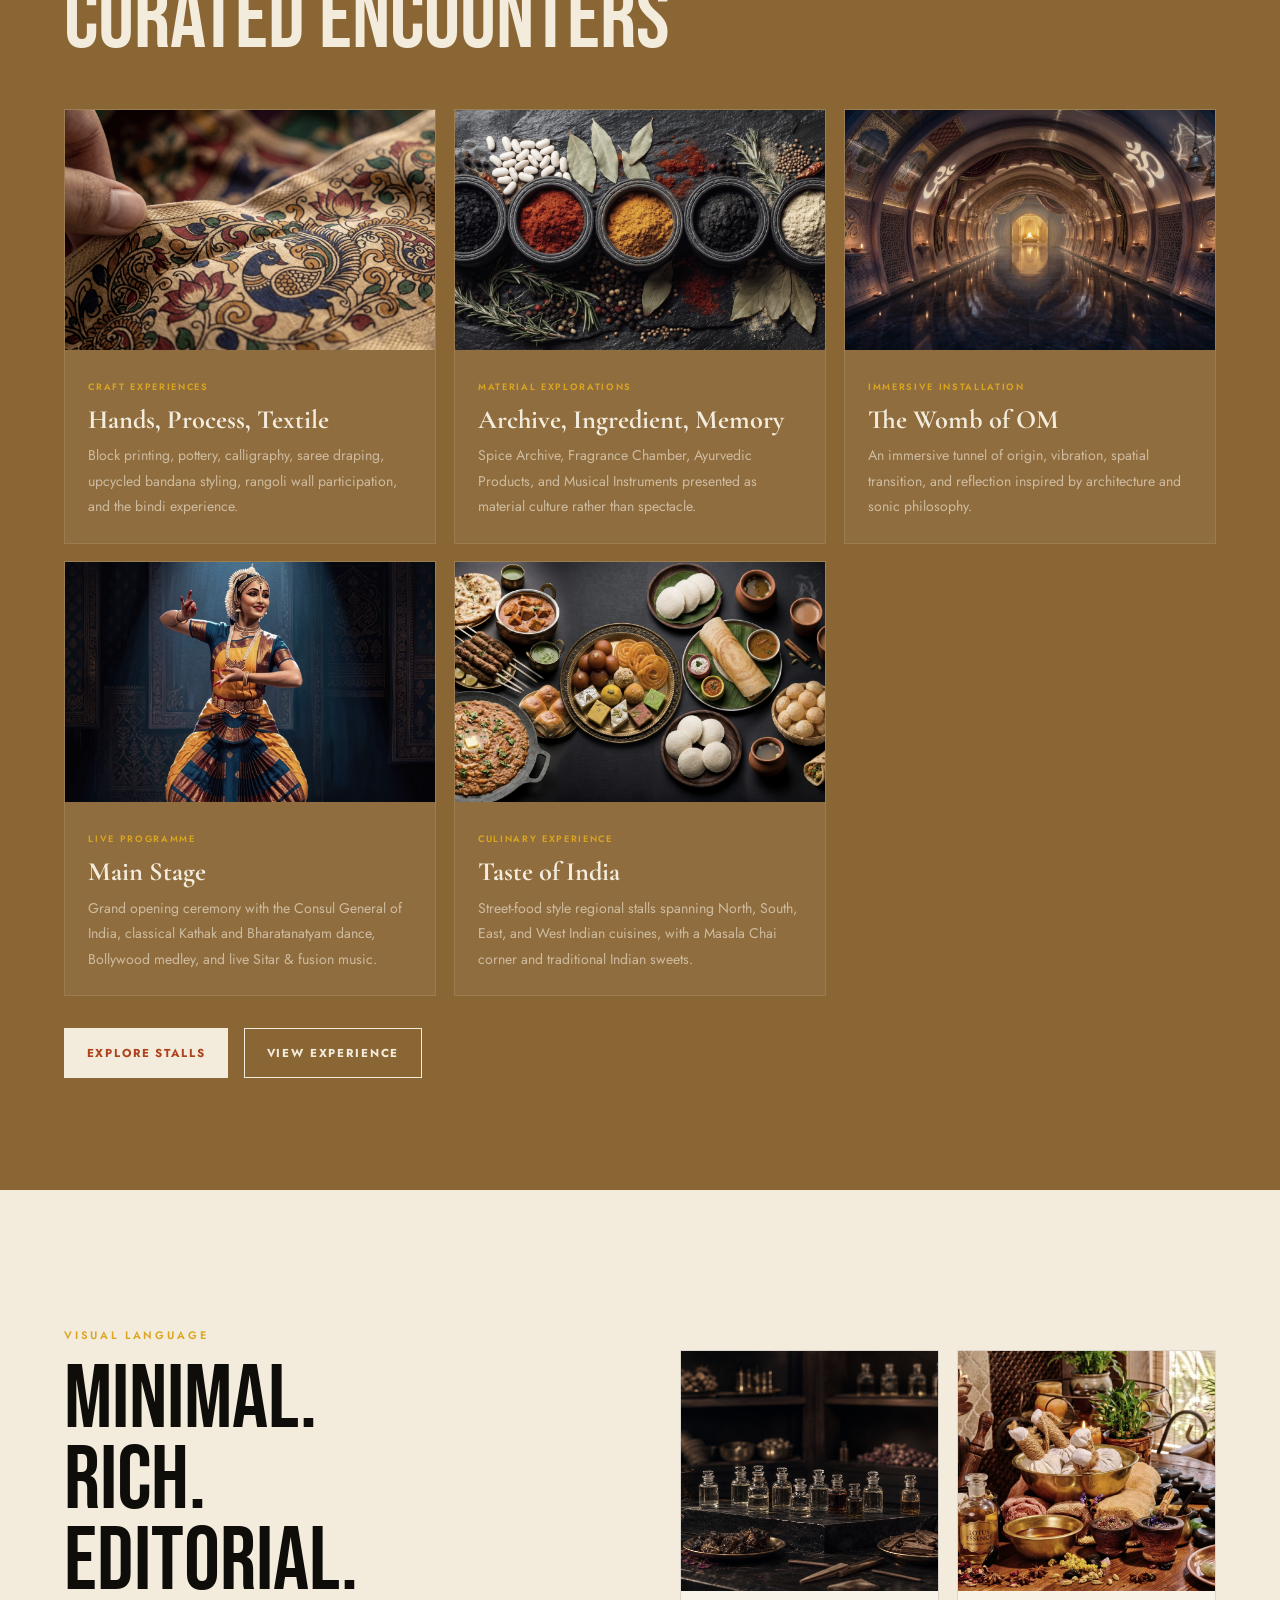
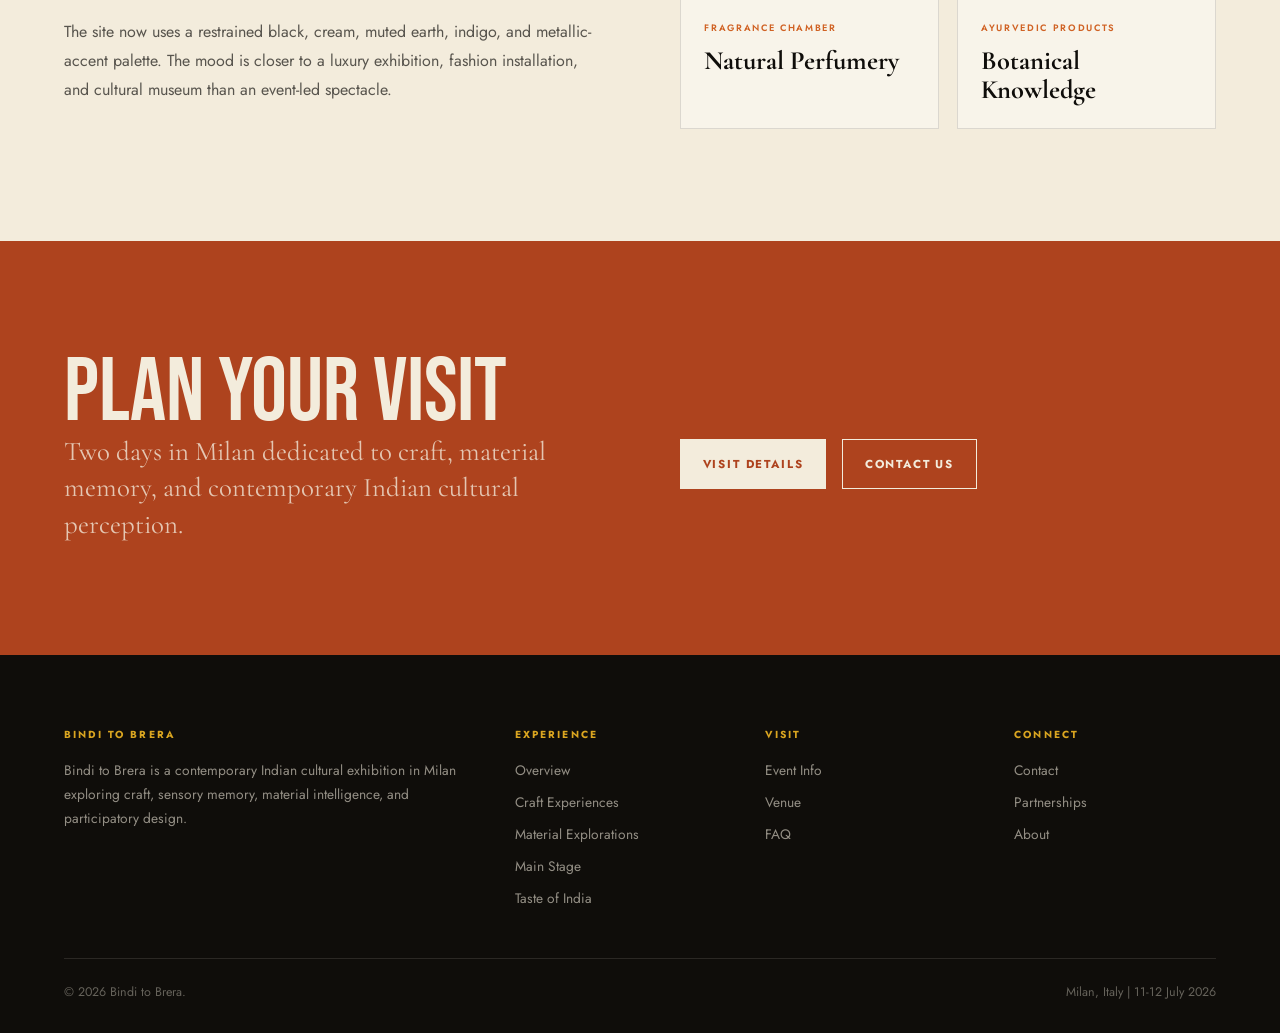
==== commit 09f8e737: "Update homepage hero lead text to match brand positioning Co-Authored-By: Claude Sonnet 4.6 <noreply" ====
--- a/index.html
+++ b/index.html
@@ -28,7 +28,7 @@
       <div class="eyebrow">Milan | 11-12 July 2026</div>
       <h1>Bindi<br>to Brera</h1>
       <p style="font-family:'Jost',sans-serif;font-size:.75rem;letter-spacing:.25em;text-transform:uppercase;opacity:.6;margin-top:.4rem">Unfiltered India</p>
-      <p class="lead">A premium, immersive cultural exhibition exploring Indian craftsmanship, sensory memory, material intelligence, and participatory experiences through a contemporary lens.</p>
+      <p class="lead">A contemporary cultural exhibition that reframes India through craftsmanship, sensory storytelling, material intelligence, and immersive design.</p>
       <div class="hero-meta">
         <div class="meta"><span>Venue</span><strong>Fabbrica del Vapore</strong></div>
         <div class="meta"><span>Format</span><strong>Curated Exhibition</strong></div>
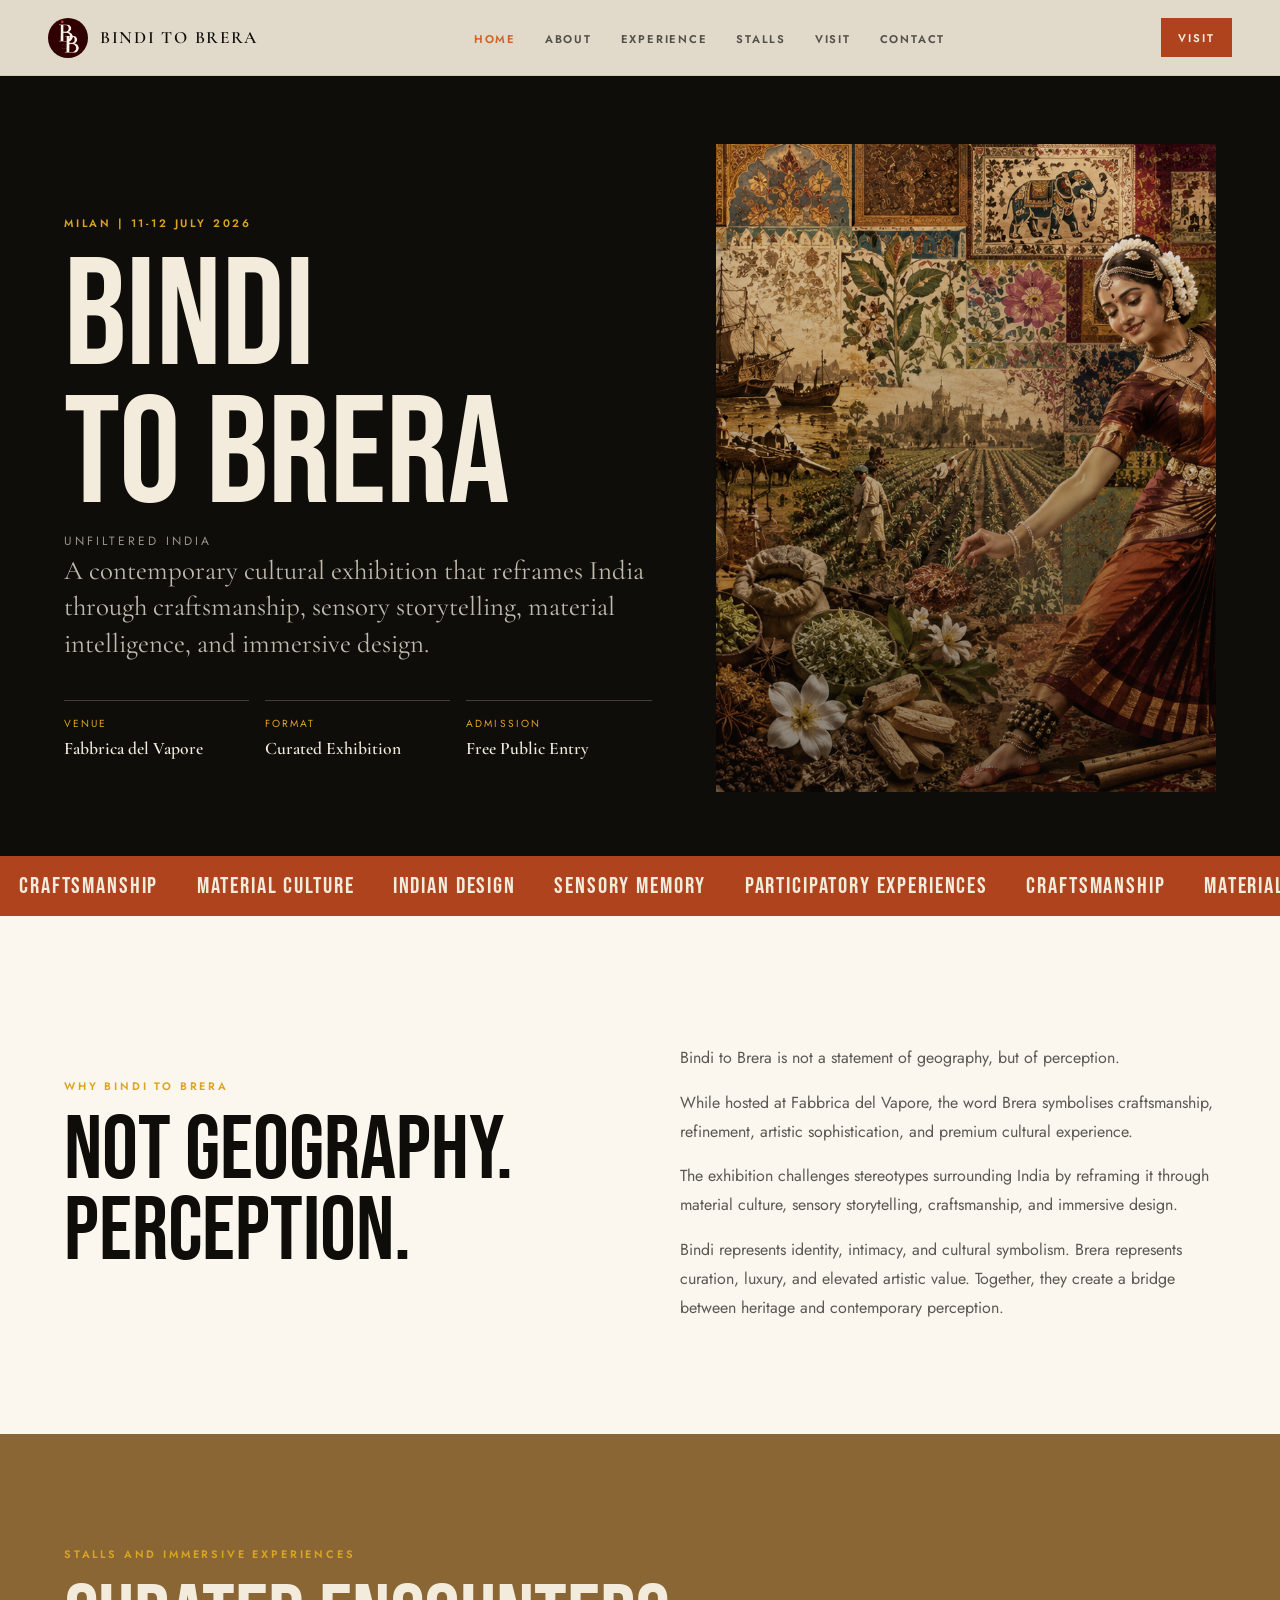
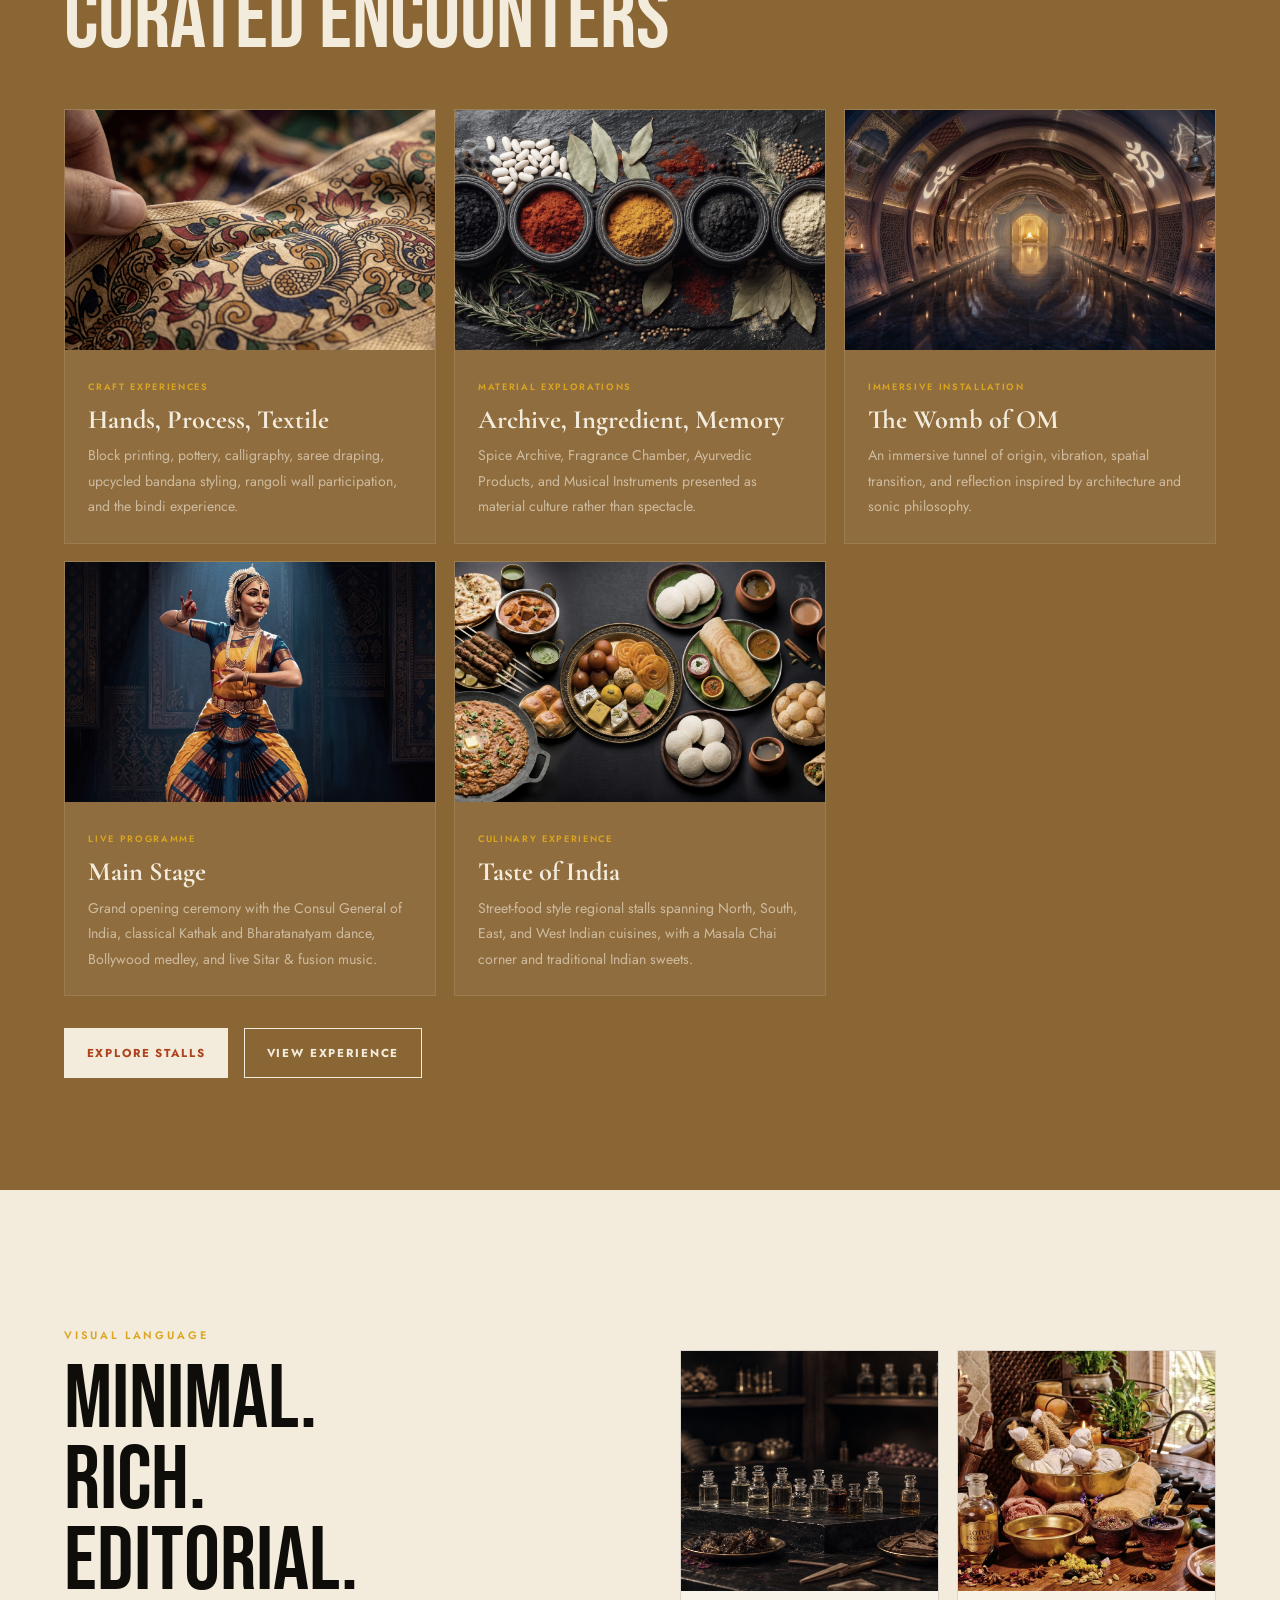
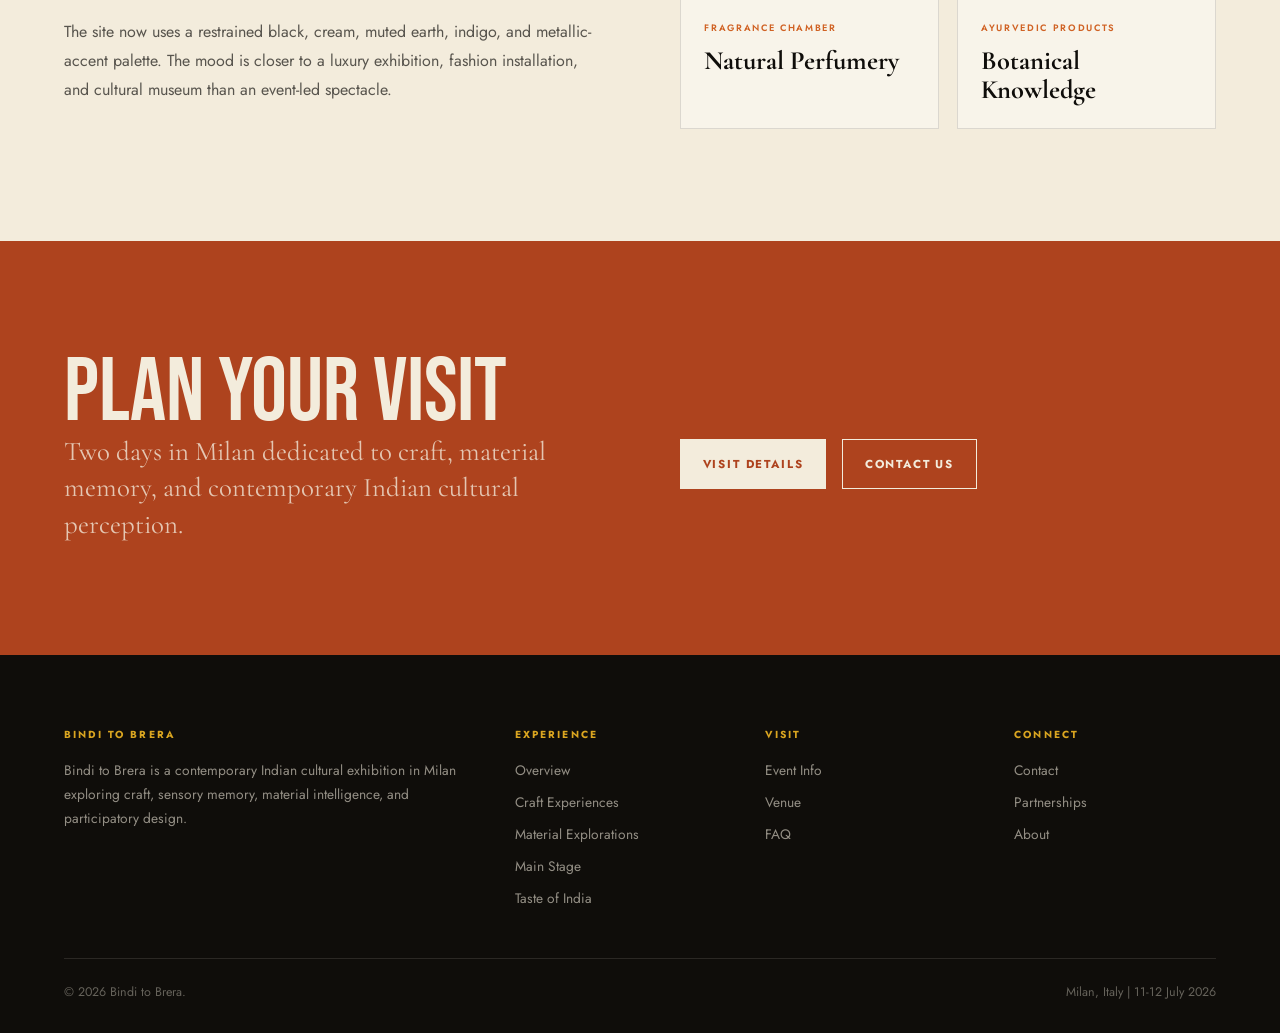
==== commit 35af6d65: "Replace homepage hero right image with new ChatGPT generated visual Co-Authored-By: Claude Sonnet 4." ====
--- a/index.html
+++ b/index.html
@@ -35,7 +35,7 @@
         <div class="meta"><span>Admission</span><strong>Free Public Entry</strong></div>
       </div>
     </div>
-    <div class="hero-media"><img src="imgs/hero_gemini2.jfif" alt="Curated Indian material culture installation" style="object-fit:cover;object-position:center center;width:100%;height:100%"></div>
+    <div class="hero-media"><img src="imgs/hero_chatgpt.png" alt="Curated Indian material culture installation" style="object-fit:cover;object-position:center center;width:100%;height:100%"></div>
   </section>
 
   <div class="marquee"><div class="marquee-track">
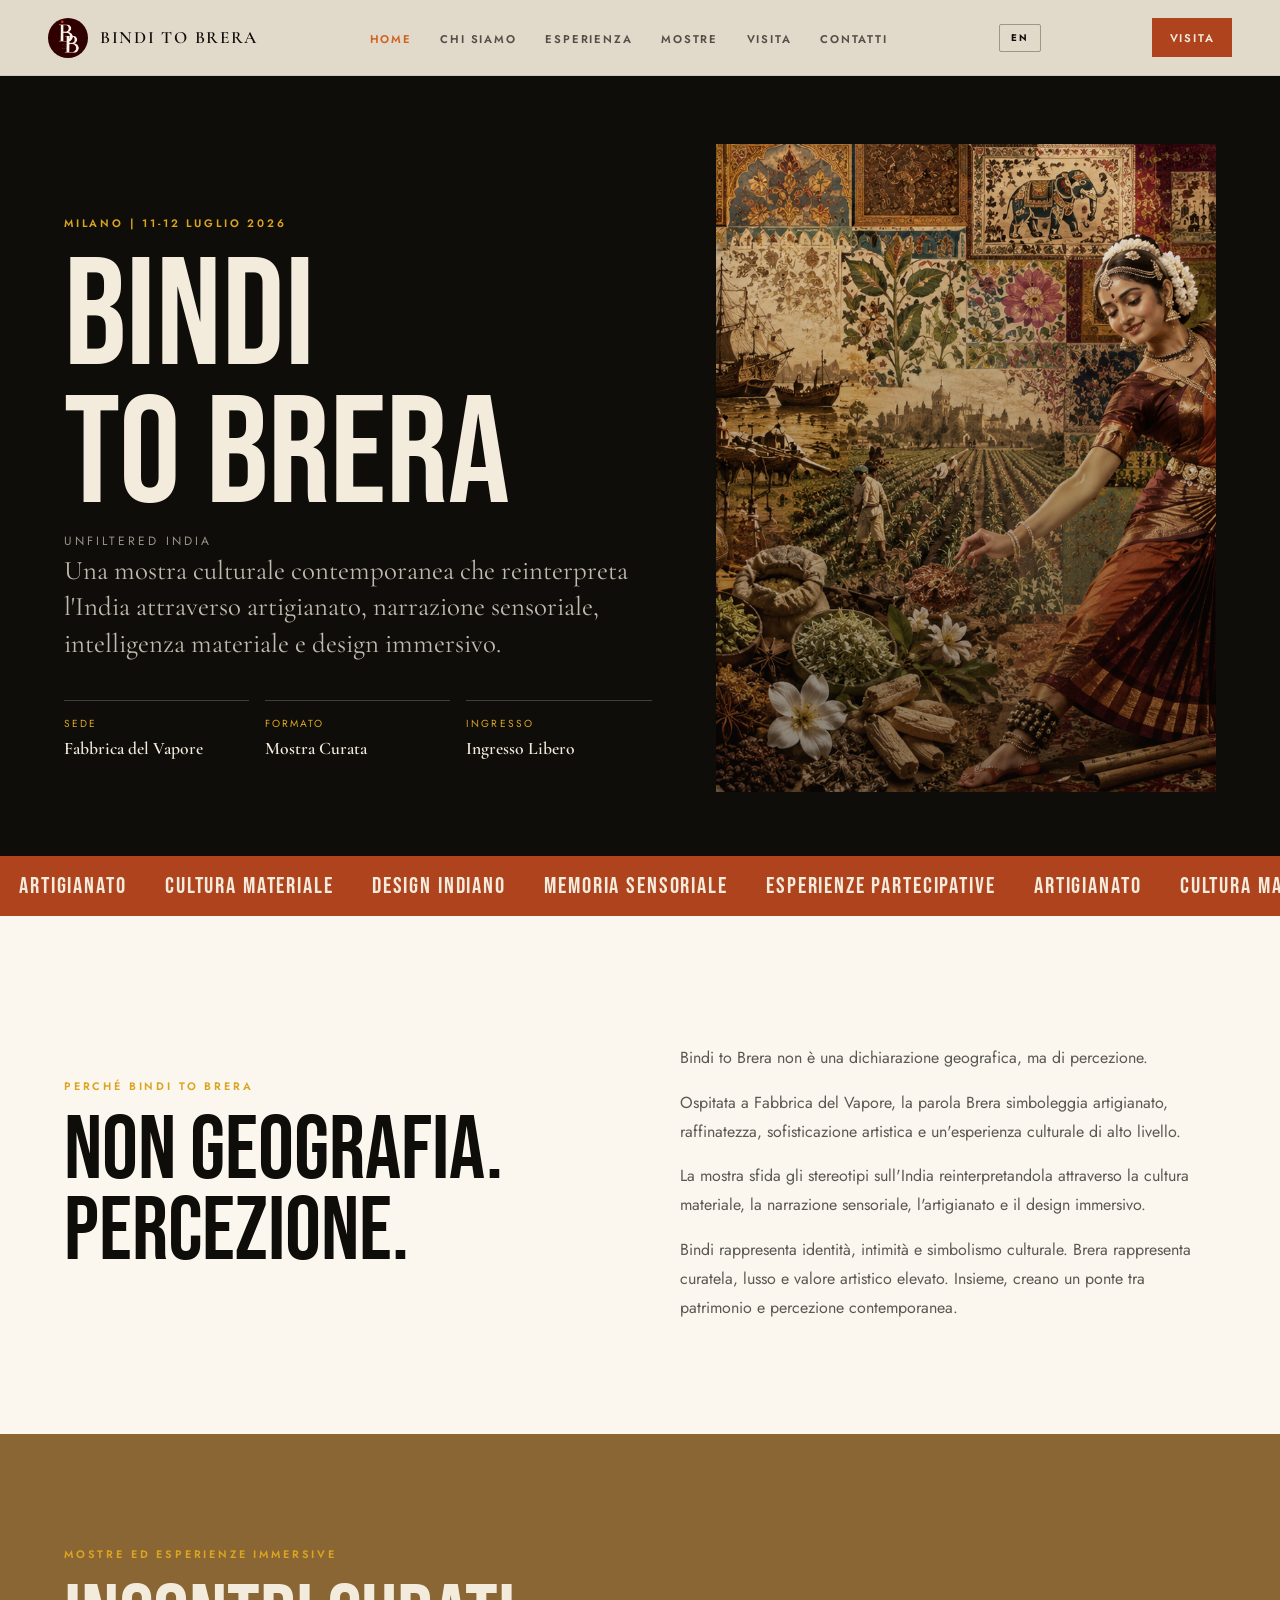
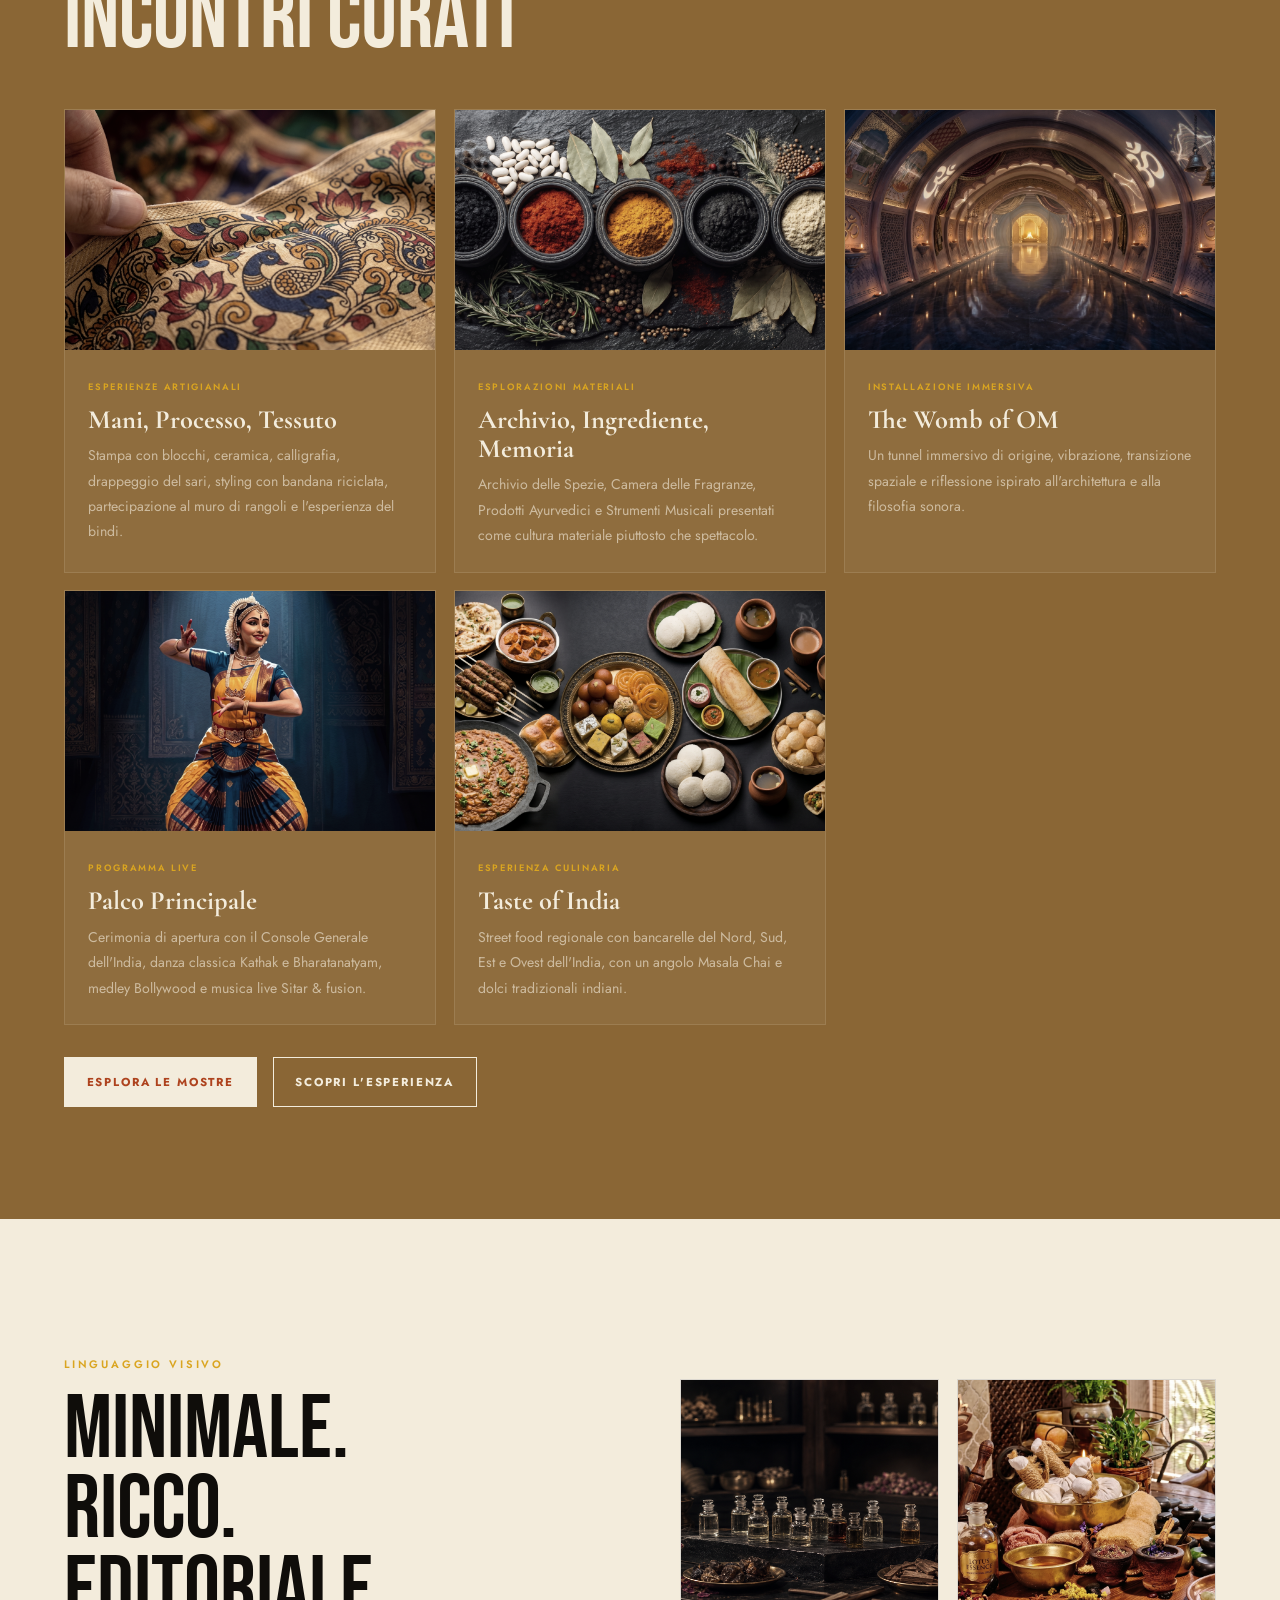
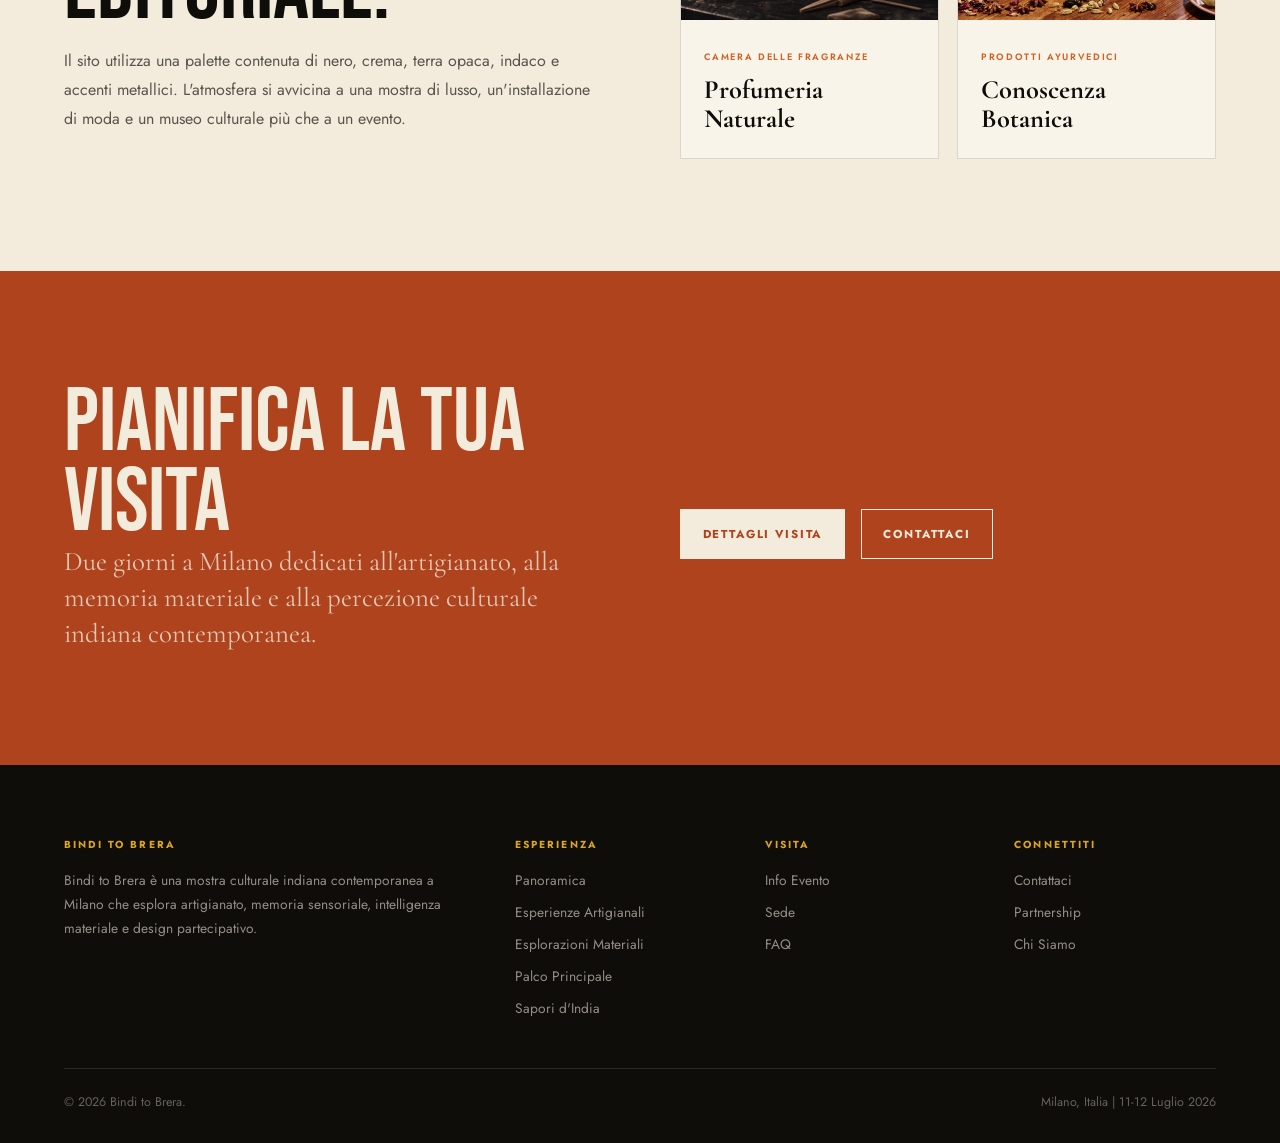
==== commit 66287ed7: "Add full Italian/English bilingual toggle across all 6 pages - Italian set as default language on al" ====
--- a/index.html
+++ b/index.html
@@ -1,9 +1,9 @@
-﻿<!DOCTYPE html>
-<html lang="en">
+<!DOCTYPE html>
+<html lang="it">
 <head>
 <meta charset="UTF-8">
 <meta name="viewport" content="width=device-width,initial-scale=1">
-<title>Bindi to Brera | Bindi to Brera Milan 2026</title>
+<title>Bindi to Brera | Mostra Culturale Indiana Milano 2026</title>
 <link href="https://fonts.googleapis.com/css2?family=Bebas+Neue&family=Cormorant+Garamond:ital,wght@0,400;0,600;1,400&family=Jost:wght@300;400;500;600;700&display=swap" rel="stylesheet">
 <link rel="stylesheet" href="site.css">
 <link rel="icon" href="imgs/bindi-to-brera-logo.png" type="image/png">
@@ -12,108 +12,110 @@
 <nav class="site-nav">
   <a class="brand" href="index.html"><img src="imgs/bindi-to-brera-logo.png" alt="Bindi to Brera logo">Bindi to Brera</a>
   <ul class="nav-links">
-    <li><a class="active" href="index.html">Home</a></li>
-    <li><a href="about.html">About</a></li>
-    <li><a href="experience.html">Experience</a></li>
-    <li><a href="stalls.html">Stalls</a></li>
-    <li><a href="visit.html">Visit</a></li>
-    <li><a href="contact.html">Contact</a></li>
+    <li><a class="active" href="index.html" data-i18n="nav.home">Home</a></li>
+    <li><a href="about.html" data-i18n="nav.about">Chi Siamo</a></li>
+    <li><a href="experience.html" data-i18n="nav.experience">Esperienza</a></li>
+    <li><a href="stalls.html" data-i18n="nav.stalls">Mostre</a></li>
+    <li><a href="visit.html" data-i18n="nav.visit">Visita</a></li>
+    <li><a href="contact.html" data-i18n="nav.contact">Contatti</a></li>
   </ul>
-  <a class="nav-cta" href="visit.html">Visit</a>
+  <button class="lang-toggle" id="lang-toggle">EN</button>
+  <button class="nav-toggle" aria-label="Toggle menu"><span></span><span></span><span></span></button>
+  <a class="nav-cta" href="visit.html" data-i18n="nav.cta">Visita</a>
 </nav>
 
 <main>
   <section class="hero">
     <div class="hero-copy">
-      <div class="eyebrow">Milan | 11-12 July 2026</div>
+      <div class="eyebrow" data-i18n="index.hero.eyebrow">Milano | 11-12 Luglio 2026</div>
       <h1>Bindi<br>to Brera</h1>
       <p style="font-family:'Jost',sans-serif;font-size:.75rem;letter-spacing:.25em;text-transform:uppercase;opacity:.6;margin-top:.4rem">Unfiltered India</p>
-      <p class="lead">A contemporary cultural exhibition that reframes India through craftsmanship, sensory storytelling, material intelligence, and immersive design.</p>
+      <p class="lead" data-i18n="index.hero.lead">Una mostra culturale contemporanea che reinterpreta l'India attraverso artigianato, narrazione sensoriale, intelligenza materiale e design immersivo.</p>
       <div class="hero-meta">
-        <div class="meta"><span>Venue</span><strong>Fabbrica del Vapore</strong></div>
-        <div class="meta"><span>Format</span><strong>Curated Exhibition</strong></div>
-        <div class="meta"><span>Admission</span><strong>Free Public Entry</strong></div>
+        <div class="meta"><span data-i18n="index.hero.meta.venue">Sede</span><strong>Fabbrica del Vapore</strong></div>
+        <div class="meta"><span data-i18n="index.hero.meta.format">Formato</span><strong data-i18n="index.hero.meta.format.val">Mostra Curata</strong></div>
+        <div class="meta"><span data-i18n="index.hero.meta.admission">Ingresso</span><strong data-i18n="index.hero.meta.admission.val">Ingresso Libero</strong></div>
       </div>
     </div>
     <div class="hero-media"><img src="imgs/hero_chatgpt.png" alt="Curated Indian material culture installation" style="object-fit:cover;object-position:center center;width:100%;height:100%"></div>
   </section>
 
   <div class="marquee"><div class="marquee-track">
-    <span>Craftsmanship</span><span>Material Culture</span><span>Indian Design</span><span>Sensory Memory</span><span>Participatory Experiences</span>
-    <span>Craftsmanship</span><span>Material Culture</span><span>Indian Design</span><span>Sensory Memory</span><span>Participatory Experiences</span>
+    <span data-i18n="index.marquee.1">Artigianato</span><span data-i18n="index.marquee.2">Cultura Materiale</span><span data-i18n="index.marquee.3">Design Indiano</span><span data-i18n="index.marquee.4">Memoria Sensoriale</span><span data-i18n="index.marquee.5">Esperienze Partecipative</span>
+    <span data-i18n="index.marquee.6">Artigianato</span><span data-i18n="index.marquee.7">Cultura Materiale</span><span data-i18n="index.marquee.8">Design Indiano</span><span data-i18n="index.marquee.9">Memoria Sensoriale</span><span data-i18n="index.marquee.10">Esperienze Partecipative</span>
   </div></div>
 
   <section class="section paper split">
     <div>
-      <div class="eyebrow">Why Bindi to Brera</div>
-      <h2>Not Geography.<br>Perception.</h2>
+      <div class="eyebrow" data-i18n="index.why.eyebrow">Perché Bindi to Brera</div>
+      <h2 data-i18n="index.why.h2">Non Geografia.<br>Percezione.</h2>
     </div>
     <div class="copy">
-      <p>Bindi to Brera is not a statement of geography, but of perception.</p>
-      <p>While hosted at Fabbrica del Vapore, the word Brera symbolises craftsmanship, refinement, artistic sophistication, and premium cultural experience.</p>
-      <p>The exhibition challenges stereotypes surrounding India by reframing it through material culture, sensory storytelling, craftsmanship, and immersive design.</p>
-      <p>Bindi represents identity, intimacy, and cultural symbolism. Brera represents curation, luxury, and elevated artistic value. Together, they create a bridge between heritage and contemporary perception.</p>
+      <p data-i18n="index.why.p1">Bindi to Brera non è una dichiarazione geografica, ma di percezione.</p>
+      <p data-i18n="index.why.p2">Ospitata a Fabbrica del Vapore, la parola Brera simboleggia artigianato, raffinatezza, sofisticazione artistica e un'esperienza culturale di alto livello.</p>
+      <p data-i18n="index.why.p3">La mostra sfida gli stereotipi sull'India reinterpretandola attraverso la cultura materiale, la narrazione sensoriale, l'artigianato e il design immersivo.</p>
+      <p data-i18n="index.why.p4">Bindi rappresenta identità, intimità e simbolismo culturale. Brera rappresenta curatela, lusso e valore artistico elevato. Insieme, creano un ponte tra patrimonio e percezione contemporanea.</p>
     </div>
   </section>
 
   <section class="section dark">
-    <div class="eyebrow">Stalls and Immersive Experiences</div>
-    <h2>Curated Encounters</h2>
+    <div class="eyebrow" data-i18n="index.encounters.eyebrow">Mostre ed Esperienze Immersive</div>
+    <h2 data-i18n="index.encounters.h2">Incontri Curati</h2>
     <div class="grid">
       <article class="card">
         <img src="imgs/fabric%20touch.jfif" alt="Block printed textile surface">
-        <div class="card-body"><span class="tag">Craft Experiences</span><h3>Hands, Process, Textile</h3><p>Block printing, pottery, calligraphy, saree draping, upcycled bandana styling, rangoli wall participation, and the bindi experience.</p></div>
+        <div class="card-body"><span class="tag" data-i18n="index.card.craft.tag">Esperienze Artigianali</span><h3 data-i18n="index.card.craft.h3">Mani, Processo, Tessuto</h3><p data-i18n="index.card.craft.p">Stampa con blocchi, ceramica, calligrafia, drappeggio del sari, styling con bandana riciclata, partecipazione al muro di rangoli e l'esperienza del bindi.</p></div>
       </article>
       <article class="card">
         <img src="imgs/material_gemini.jfif" alt="Spice texture and natural ingredients">
-        <div class="card-body"><span class="tag">Material Explorations</span><h3>Archive, Ingredient, Memory</h3><p>Spice Archive, Fragrance Chamber, Ayurvedic Products, and Musical Instruments presented as material culture rather than spectacle.</p></div>
+        <div class="card-body"><span class="tag" data-i18n="index.card.material.tag">Esplorazioni Materiali</span><h3 data-i18n="index.card.material.h3">Archivio, Ingrediente, Memoria</h3><p data-i18n="index.card.material.p">Archivio delle Spezie, Camera delle Fragranze, Prodotti Ayurvedici e Strumenti Musicali presentati come cultura materiale piuttosto che spettacolo.</p></div>
       </article>
       <article class="card">
         <img src="imgs/womb_gemini.jfif" alt="Textile light and spatial installation">
-        <div class="card-body"><span class="tag">Immersive Installation</span><h3>The Womb of OM</h3><p>An immersive tunnel of origin, vibration, spatial transition, and reflection inspired by architecture and sonic philosophy.</p></div>
+        <div class="card-body"><span class="tag" data-i18n="index.card.womb.tag">Installazione Immersiva</span><h3>The Womb of OM</h3><p data-i18n="index.card.womb.p">Un tunnel immersivo di origine, vibrazione, transizione spaziale e riflessione ispirato all'architettura e alla filosofia sonora.</p></div>
       </article>
       <article class="card">
         <img src="imgs/mainstage_gemini.jfif" alt="Main stage grand opening ceremony" style="object-position:center 70%">
-        <div class="card-body"><span class="tag">Live Programme</span><h3>Main Stage</h3><p>Grand opening ceremony with the Consul General of India, classical Kathak and Bharatanatyam dance, Bollywood medley, and live Sitar &amp; fusion music.</p></div>
+        <div class="card-body"><span class="tag" data-i18n="index.card.stage.tag">Programma Live</span><h3 data-i18n="index.card.stage.h3">Palco Principale</h3><p data-i18n="index.card.stage.p">Cerimonia di apertura con il Console Generale dell'India, danza classica Kathak e Bharatanatyam, medley Bollywood e musica live Sitar &amp; fusion.</p></div>
       </article>
       <article class="card">
         <img src="imgs/food_gemini.jfif" alt="Indian street food court">
-        <div class="card-body"><span class="tag">Culinary Experience</span><h3>Taste of India</h3><p>Street-food style regional stalls spanning North, South, East, and West Indian cuisines, with a Masala Chai corner and traditional Indian sweets.</p></div>
+        <div class="card-body"><span class="tag" data-i18n="index.card.food.tag">Esperienza Culinaria</span><h3>Taste of India</h3><p data-i18n="index.card.food.p">Street food regionale con bancarelle del Nord, Sud, Est e Ovest dell'India, con un angolo Masala Chai e dolci tradizionali indiani.</p></div>
       </article>
     </div>
     <div class="button-row">
-      <a class="btn fill" href="stalls.html">Explore Stalls</a>
-      <a class="btn" href="experience.html">View Experience</a>
+      <a class="btn fill" href="stalls.html" data-i18n="index.btn.stalls">Esplora le Mostre</a>
+      <a class="btn" href="experience.html" data-i18n="index.btn.experience">Scopri l'Esperienza</a>
     </div>
   </section>
 
   <section class="section split">
     <div class="copy">
-      <div class="eyebrow">Visual Language</div>
-      <h2>Minimal.<br>Rich.<br>Editorial.</h2>
-      <p>The site now uses a restrained black, cream, muted earth, indigo, and metallic-accent palette. The mood is closer to a luxury exhibition, fashion installation, and cultural museum than an event-led spectacle.</p>
+      <div class="eyebrow" data-i18n="index.visual.eyebrow">Linguaggio Visivo</div>
+      <h2 data-i18n="index.visual.h2">Minimale.<br>Ricco.<br>Editoriale.</h2>
+      <p data-i18n="index.visual.p">Il sito utilizza una palette contenuta di nero, crema, terra opaca, indaco e accenti metallici. L'atmosfera si avvicina a una mostra di lusso, un'installazione di moda e un museo culturale più che a un evento.</p>
     </div>
     <div class="grid two">
-      <article class="card"><img src="imgs/generated-fragrance-chamber.png" alt="Fragrance archive display"><div class="card-body"><span class="tag">Fragrance Chamber</span><h3>Natural Perfumery</h3></div></article>
-      <article class="card"><img src="imgs/ayurveda_gemini.jfif" alt="Botanical ingredients"><div class="card-body"><span class="tag">Ayurvedic Products</span><h3>Botanical Knowledge</h3></div></article>
+      <article class="card"><img src="imgs/generated-fragrance-chamber.png" alt="Fragrance archive display"><div class="card-body"><span class="tag">Camera delle Fragranze</span><h3>Profumeria Naturale</h3></div></article>
+      <article class="card"><img src="imgs/ayurveda_gemini.jfif" alt="Botanical ingredients"><div class="card-body"><span class="tag">Prodotti Ayurvedici</span><h3>Conoscenza Botanica</h3></div></article>
     </div>
   </section>
 
   <section class="section clay split">
-    <div><h2>Plan Your Visit</h2><p class="lead">Two days in Milan dedicated to craft, material memory, and contemporary Indian cultural perception.</p></div>
-    <div class="button-row"><a class="btn fill" href="visit.html">Visit Details</a><a class="btn" href="contact.html">Contact Us</a></div>
+    <div><h2 data-i18n="index.visit.h2">Pianifica la Tua Visita</h2><p class="lead" data-i18n="index.visit.lead">Due giorni a Milano dedicati all'artigianato, alla memoria materiale e alla percezione culturale indiana contemporanea.</p></div>
+    <div class="button-row"><a class="btn fill" href="visit.html" data-i18n="index.btn.visit">Dettagli Visita</a><a class="btn" href="contact.html" data-i18n="index.btn.contact">Contattaci</a></div>
   </section>
 </main>
 
 <footer class="footer">
   <div class="footer-grid">
-    <div><h4>Bindi to Brera</h4><p>Bindi to Brera is a contemporary Indian cultural exhibition in Milan exploring craft, sensory memory, material intelligence, and participatory design.</p></div>
-    <div><h4>Experience</h4><ul><li><a href="experience.html">Overview</a></li><li><a href="stalls.html#craft">Craft Experiences</a></li><li><a href="stalls.html#material">Material Explorations</a></li><li><a href="stalls.html#main-stage">Main Stage</a></li><li><a href="stalls.html#food-court">Taste of India</a></li></ul></div>
-    <div><h4>Visit</h4><ul><li><a href="visit.html">Event Info</a></li><li><a href="visit.html#venue">Venue</a></li><li><a href="visit.html#faq">FAQ</a></li></ul></div>
-    <div><h4>Connect</h4><ul><li><a href="contact.html">Contact</a></li><li><a href="contact.html#partner">Partnerships</a></li><li><a href="about.html">About</a></li></ul></div>
+    <div><h4>Bindi to Brera</h4><p data-i18n="footer.brand.desc">Bindi to Brera è una mostra culturale indiana contemporanea a Milano che esplora artigianato, memoria sensoriale, intelligenza materiale e design partecipativo.</p></div>
+    <div><h4 data-i18n="footer.h.experience">Esperienza</h4><ul><li><a href="experience.html" data-i18n="footer.link.overview">Panoramica</a></li><li><a href="stalls.html#craft" data-i18n="footer.link.craft">Esperienze Artigianali</a></li><li><a href="stalls.html#material" data-i18n="footer.link.material">Esplorazioni Materiali</a></li><li><a href="stalls.html#main-stage" data-i18n="footer.link.stage">Palco Principale</a></li><li><a href="stalls.html#food-court" data-i18n="footer.link.food">Sapori d'India</a></li></ul></div>
+    <div><h4 data-i18n="footer.h.visit">Visita</h4><ul><li><a href="visit.html" data-i18n="footer.link.info">Info Evento</a></li><li><a href="visit.html#venue" data-i18n="footer.link.venue">Sede</a></li><li><a href="visit.html#faq" data-i18n="footer.link.faq">FAQ</a></li></ul></div>
+    <div><h4 data-i18n="footer.h.connect">Connettiti</h4><ul><li><a href="contact.html" data-i18n="footer.link.contact">Contattaci</a></li><li><a href="contact.html#partner" data-i18n="footer.link.partners">Partnership</a></li><li><a href="about.html" data-i18n="footer.link.about">Chi Siamo</a></li></ul></div>
   </div>
-  <div class="footer-bottom"><span>&copy; 2026 Bindi to Brera.</span><span>Milan, Italy | 11-12 July 2026</span></div>
+  <div class="footer-bottom"><span>&copy; 2026 Bindi to Brera.</span><span data-i18n="footer.date">Milano, Italia | 11-12 Luglio 2026</span></div>
 </footer>
+<script src="site.js"></script>
 </body>
 </html>
-
--- a/site.css
+++ b/site.css
@@ -89,16 +89,51 @@
 .detail span{display:block;font-size:.62rem;letter-spacing:.2em;text-transform:uppercase;color:var(--terracota);margin-bottom:.45rem}
 .detail strong{font-family:"Cormorant Garamond",serif;font-size:1.2rem}
 .form{display:grid;gap:1rem}
+.reg-form{display:grid;gap:1rem}
 input,select,textarea{width:100%;font:inherit;background:rgba(255,255,255,.06);border:1px solid rgba(243,236,220,.18);color:var(--cream);padding:.9rem}
 option{background:var(--charcoal);color:var(--cream)}
 textarea{min-height:130px;resize:vertical}
 label{font-size:.62rem;letter-spacing:.18em;text-transform:uppercase;color:rgba(243,236,220,.58)}
+.nav-toggle{display:none;background:none;border:none;cursor:pointer;padding:.5rem;flex-direction:column;gap:5px;flex-shrink:0}
+.nav-toggle span{display:block;width:22px;height:2px;background:var(--ink);transition:transform .25s,opacity .25s}
+.nav-open .nav-toggle span:nth-child(1){transform:translateY(7px) rotate(45deg)}
+.nav-open .nav-toggle span:nth-child(2){opacity:0}
+.nav-open .nav-toggle span:nth-child(3){transform:translateY(-7px) rotate(-45deg)}
 @media (max-width:900px){
-  .site-nav{padding:1rem 1.2rem;align-items:flex-start}.nav-links{gap:.8rem;flex-wrap:wrap}.nav-cta{display:none}
+  .site-nav{flex-wrap:wrap;padding:1rem 1.2rem;gap:.5rem}
+  .nav-toggle{display:flex;margin-left:auto}
+  .nav-links{display:none;order:3;width:100%;flex-direction:column;gap:0;padding:.25rem 0}
+  .nav-open .nav-links{display:flex}
+  .nav-links li{width:100%}
+  .nav-links a{display:block;padding:.75rem 0;border-bottom:1px solid rgba(15,13,10,.07);font-size:.75rem}
+  .nav-cta{display:none}
   .hero,.split,.grid,.grid.two,.footer-grid,.detail-table{grid-template-columns:1fr}
-  .hero{padding:8rem 1.2rem 3rem}.hero-media{height:420px;min-height:0;order:-1}
-  .page-hero{height:auto;min-height:520px;padding-top:9rem;padding-bottom:3rem}
+  .hero{padding:7rem 1.2rem 3rem;gap:2rem}
+  .hero-media{height:380px;min-height:0;order:-1}
+  .hero-meta{grid-template-columns:1fr 1fr}
+  .page-hero{height:auto;min-height:460px;padding:8rem 1.2rem 3rem}
   .page-hero h1{font-size:clamp(3.1rem,18vw,5.8rem)}
-  .section,.page-hero,.footer{padding-left:1.2rem;padding-right:1.2rem}
+  .section{padding:4rem 1.2rem}
+  .footer{padding:3rem 1.2rem 1.5rem}
+  .split{gap:2.5rem}
+  .card img{height:200px}
+  .quote{font-size:clamp(1.4rem,4vw,2.2rem)}
+  .footer-grid{gap:2rem}
+  h2{font-size:clamp(2.8rem,10vw,5.5rem)}
+}
+.lang-toggle{background:none;border:1px solid rgba(15,13,10,.32);color:var(--ink);font-family:inherit;font-size:.6rem;font-weight:700;letter-spacing:.18em;text-transform:uppercase;padding:.38rem .7rem;cursor:pointer;border-radius:2px;transition:background .2s,color .2s;flex-shrink:0}
+.lang-toggle:hover{background:var(--ink);color:var(--cream);border-color:var(--ink)}
+@media (max-width:480px){
+  .site-nav{padding:.85rem 1rem}
+  .hero{padding:6.5rem 1rem 2.5rem}
+  .hero-media{height:300px}
   .hero-meta{grid-template-columns:1fr}
+  .section{padding:3rem 1rem}
+  .footer{padding:2.5rem 1rem 1.5rem}
+  .page-hero{min-height:360px;padding:7rem 1rem 2rem}
+  .card img{height:180px}
+  .btn{padding:.85rem 1rem;font-size:.65rem;letter-spacing:.12em}
+  h2{font-size:clamp(2.4rem,12vw,4.5rem)}
+  .split{gap:2rem}
+  .detail-table{gap:.75rem}
 }
